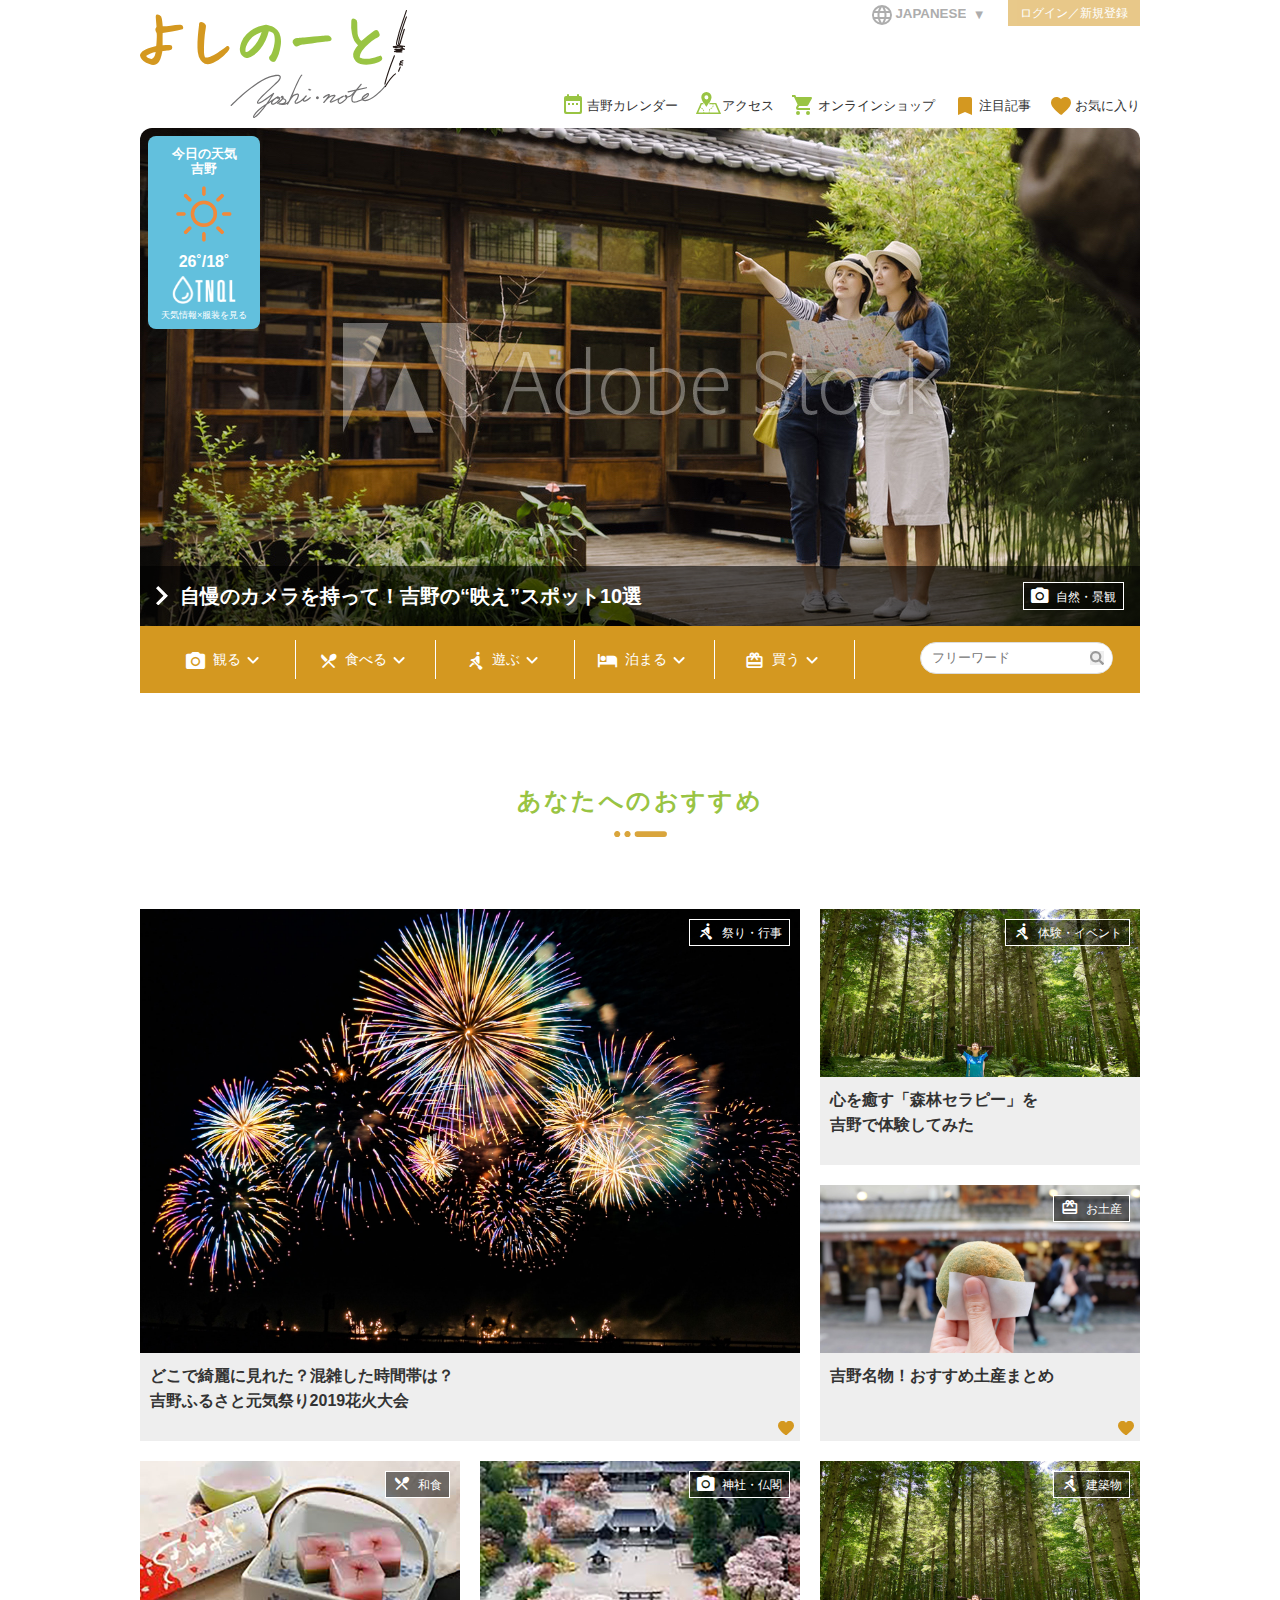
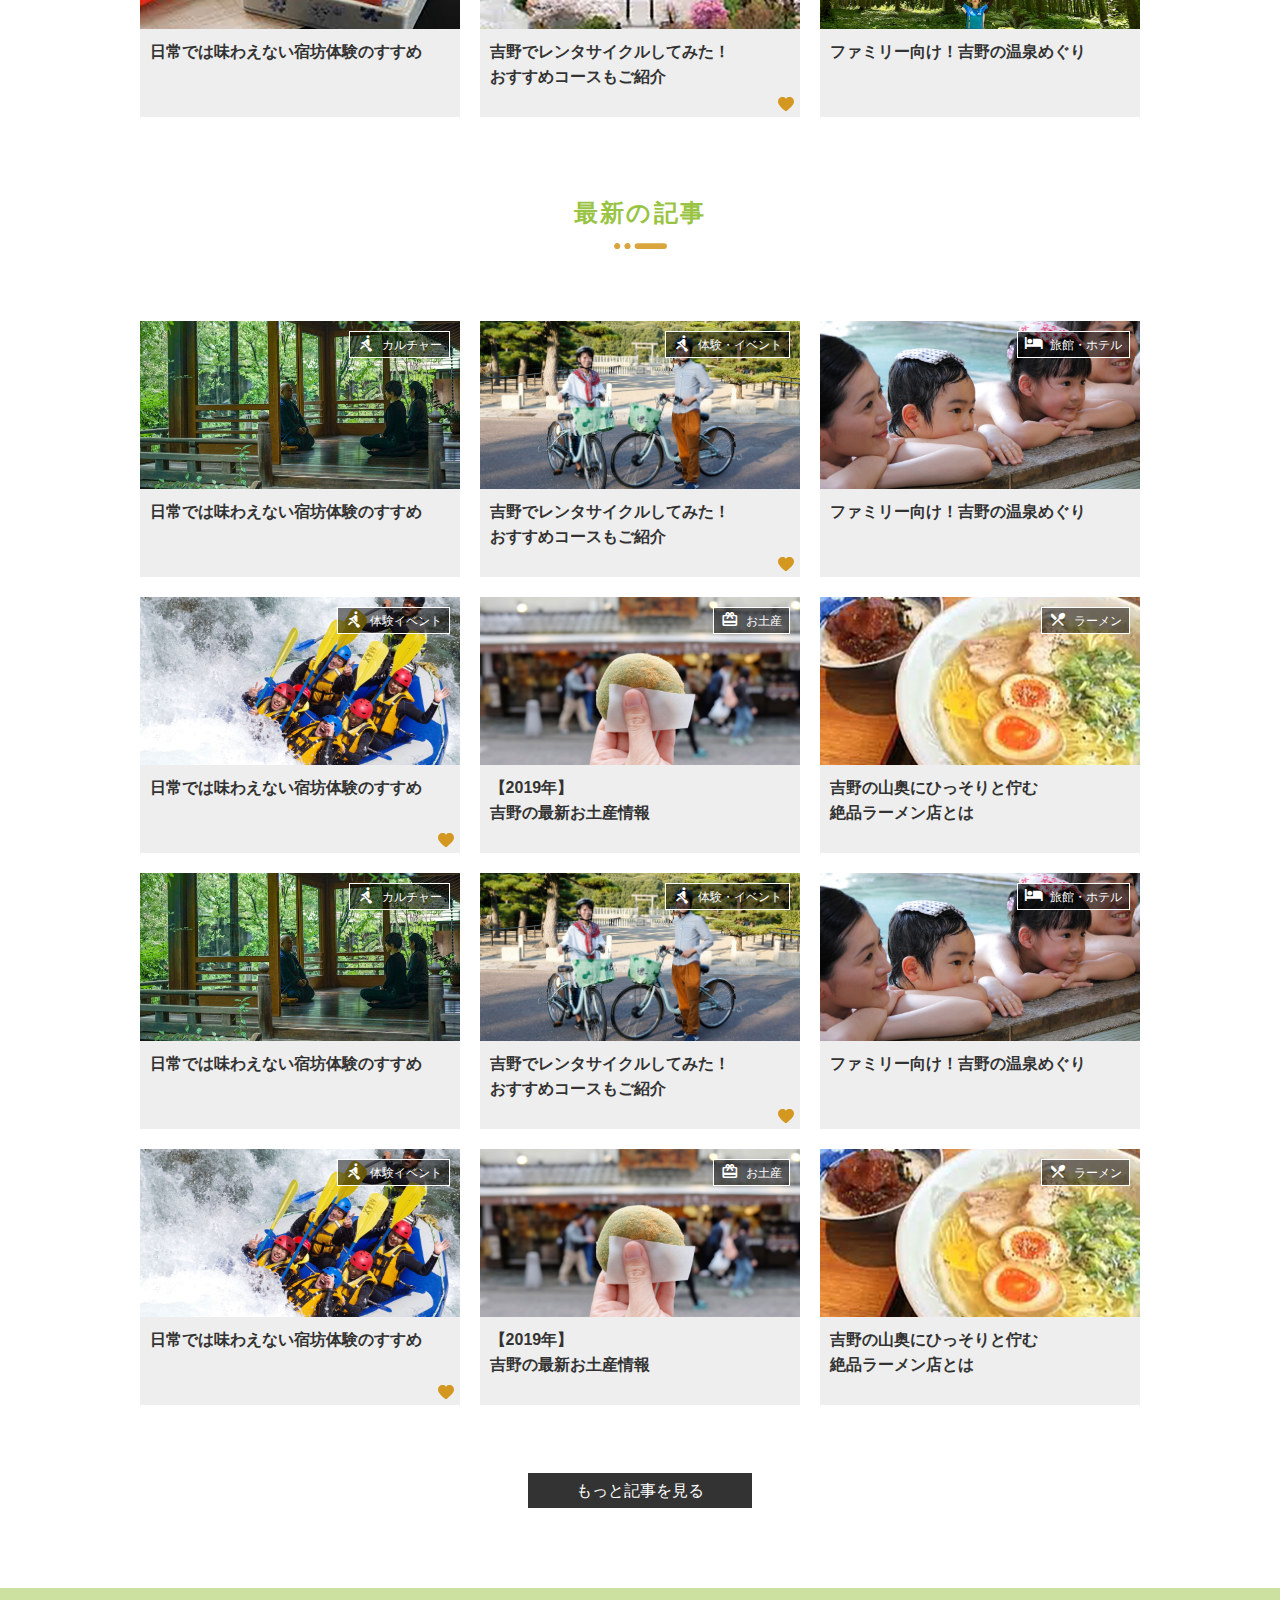
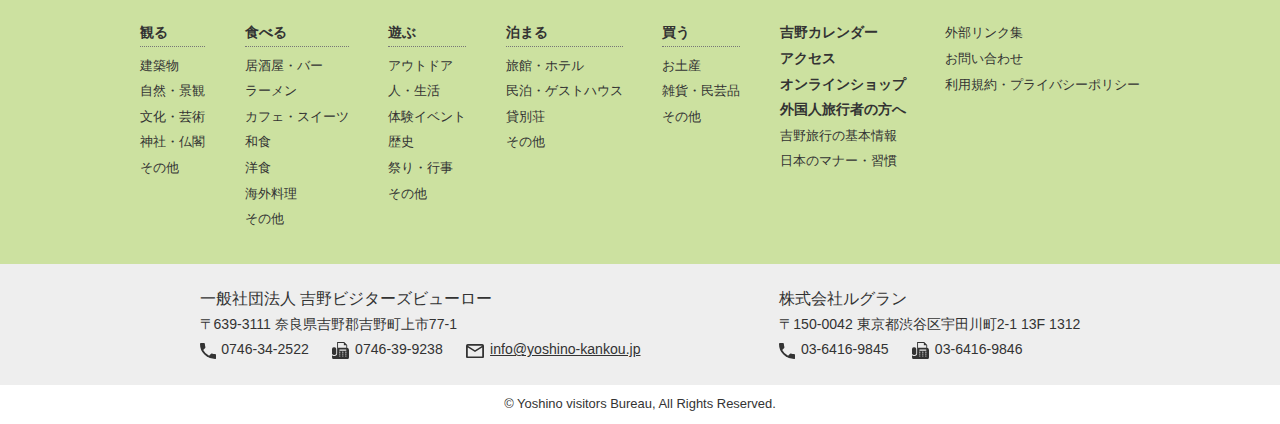
==== index.html @ 0ec61eab "よしのーと！テスト作成191223" ====
<!DOCTYPE html>
<html lang="ja">
	<head>
	<meta charset="UTF-8">
	<meta name="viewport" content="width=device-width,initial-scale=1">
	<title>よしのーと！</title>
	<link rel="stylesheet" href="css/font.css">
	<link rel="stylesheet" href="css/reset.css">
	<link rel="stylesheet" href="css/style.css">
	<link rel="stylesheet" href="css/style_sp.css">
	</head>
    
	<body class="topPage">
		
      <!-- 共通ヘッダー -->
      <header class="header">
          <div class="row flxbox">
            <h1><a href="index.html"><img src="images/logo_yoshinote.svg" alt="よしのーと！"></a></h1>
              
            <!-- モバイル用スライドメニュー -->
            <div class="spOnly" id="spMenu">
                <label class="toggle" for="openSL"><i class="iconMenu"><img src="images/ic_menu.svg" alt="open"></i></label>
                <input id="openSL" type="checkbox">
                <div id="slideMenu">
                    <label class="toggle" for="openSL"><i class="iconMenu"><img src="images/ic_close.svg" alt="open"></i></label>
                    <ul>
                        <li class="lev1">
                                <label for="sldMenu_bar1"><i class="iconSegment icon_segm01og"></i>観る<i class="iconExpand"></i></label>
                                <input type="radio" name="radio" id="sldMenu_bar1" class="accordion" />
                                <ul class="hideSumbMenue" id="hList01">
                                        <li><a href="#">建築物</a></li>
                                        <li><a href="#">自然・景観</a></li>
                                        <li><a href="#">文化・芸術</a></li>
                                        <li><a href="#">神社・仏閣</a></li>
                                        <li><a href="#">その他</a></li>
                                </ul>
                        </li>
                        <li class="lev1">
                                <label for="sldMenu_bar2"><i class="iconSegment icon_segm02og"></i>食べる<i class="iconExpand"></i></label>
                                <input type="radio" name="radio" id="sldMenu_bar2" class="accordion" />
                                <ul class="hideSumbMenue" id="hList02">
                                        <li><a href="#">居酒屋・バー</a></li>
                                        <li><a href="#">ラーメン</a></li>
                                        <li><a href="#">カフェ・スイーツ</a></li>
                                        <li><a href="#">和食</a></li>
                                        <li><a href="#">洋食</a></li>
                                        <li><a href="#">海外料理</a></li>
                                        <li><a href="#">その他</a></li>
                                </ul>
                        </li>
                        <li class="lev1">
                                <label for="sldMenu_bar3"><i class="iconSegment icon_segm03og"></i>遊ぶ<i class="iconExpand"></i></label>
                                <input type="radio" name="radio" id="sldMenu_bar3" class="accordion" />
                                <ul class="hideSumbMenue" id="hList03">
                                        <li><a href="#">アウトドア</a></li>
                                        <li><a href="#">人・生活</a></li>
                                        <li><a href="#">体験イベント</a></li>
                                        <li><a href="#">歴史</a></li>
                                        <li><a href="#">祭り・行事</a></li>
                                        <li><a href="#">その他</a></li>
                                </ul>
                        </li>
                        <li class="lev1">
                                <label for="sldMenu_bar4"><i class="iconSegment icon_segm04og"></i>泊まる<i class="iconExpand"></i></label>
                                <input type="radio" name="radio" id="sldMenu_bar4" class="accordion" />
                                <ul class="hideSumbMenue" id="hList04">
                                        <li><a href="#">旅館・ホテル</a></li>
                                        <li><a href="#">民泊・ゲストハウス</a></li>
                                        <li><a href="#">貸別荘</a></li>
                                        <li><a href="#">その他</a></li>
                                </ul>
                        </li>
                        <li class="lev1">
                                <label for="sldMenu_bar5"><i class="iconSegment icon_segm05og"></i>買う<i class="iconExpand"></i></label>
                                <input type="radio" name="radio" id="sldMenu_bar5" class="accordion" />
                                <ul class="hideSumbMenue" id="hList05">
                                        <li><a href="#">お土産</a></li>
                                        <li><a href="#">雑貨・民芸品</a></li>
                                        <li><a href="#">その他</a></li>
                                </ul>
                        </li>
                        <li class="lev2"><a href="#"><i class="iconCont"><img src="images/icon_topic.svg" alt="注目記事"></i>注目記事</a></li>
                        <li class="lev2"><a href="#"><i class="iconCont"><img src="images/icon_ favorite.svg" alt="お気に入り"></i>お気に入り</a></li>
                        <li class="lev2"><a href="#"><i class="iconCont"><img src="images/icon_clender.svg" alt="吉野カレンダー"></i>吉野カレンダー</a></li>
                        <li class="lev2"><a href="#"><i class="iconCont"><img src="images/icon_access.svg" alt="アクセス"></i>アクセス</a></li>
                        <li class="lev2"><a href="#"><i class="iconCont"><img src="images/icon_shop.svg" alt="オンラインショップ"></i>オンラインショップ</a></li>
                        <li class="lev3"><a href="#">外国人旅行者の方へ</a></li>
                        <li class="lev3"><a href="#">外部リンク集</a></li>
                        <li class="lev3"><a href="#">お問い合わせ</a></li>
                            <li class="lev3"><a href="#">利用規約・プライバシーポリシー</a></li>
                    </ul>
                    <div id="searchBoxSp">
                        <form method="get" action="#" class="search_container">
                          <input type="text" size="25" placeholder="フリーワード">
                          <input type="submit" value="">
                        </form>
                    </div>
                    <div id="btnLangSp">
                        <form method="post" action="">
                            <select name="gengo" id="languageSp">
                                <option value="japanese">JAPANESE</option>
                                <option value="english">ENGLISH</option>
                                <option value="chinese">CHINESE</option>
                                <option value="french">FRENCH</option>
                            </select>
                        </form>
                    </div>
                    <div id="btnLoginSp">ログイン／新規登録</div>
                </div><!-- #slideMenu -->
            </div><!-- モバイル用スライドメニューここまで -->
              
            <!-- モバイル用ボタン -->
            <ul class="spOnly" id="btnHeaderSp">
                  <li id="btnCalenderSp"><a href="#">吉野カレンダー</a></li>
                  <li id="btnTopicsSp"><a href="#">注目記事</a></li>
            </ul>
              
            <!-- PC用ボタン右上 -->
            <div id="gMenuPC" class="pcOnly">
                <ul id="gMenuPC1" class="flxbox">
                    <li id="btnLang">
                        <form method="post" action="">
                            <select name="gengo" id="language">
                                <option value="japanese">JAPANESE</option>
                                <option value="english">ENGLISH</option>
                                <option value="chinese">CHINESE</option>
                                <option value="french">FRENCH</option>
                            </select>
                        </form>
                    </li>
                    <li id="btnLogin">ログイン／新規登録</li>
                </ul>
                <ul id="gMenuPC2" class="flxbox">
                    <li id="btnCalender"><a href="#">吉野カレンダー</a></li>
                    <li id="btnAccess"><a href="#">アクセス</a></li>
                    <li id="btnShop"><a href="#">オンラインショップ</a></li>
                    <li id="btnTopics"><a href="#">注目記事</a></li>
                    <li id="btnFavorite"><a href="#">お気に入り</a></li>
                </ul>
            </div>
          </div>
      </header>
		
		<main class="topPageCont">
		
			<section id="topTitTopPage" class="row">
			
				<div id="topVisualArea">
					<img src="images/top_visual01.jpg" alt="吉野の旅" id="topVisualimg">
					<div id="bunnerTNQL" class="pcOnly">
						<h3>今日の天気<br>吉野</h3>
						<i class="iconWeather"><img src="images/icon_wether001.png" alt="sunny"></i>
						<p class="temperature">26˚/18˚</p>
						<div id="logoTNQL"><img src="images/TNQL_logo_white@2x.png" alt="TNQL"></div>
						<p class="bunnCopy">天気情報×服装を見る</p>
					</div>
					<div id="btnRecomend" class="flxbox">
						<h2>自慢のカメラを持って！吉野の“映え”スポット10選</h2>
						<div class="segment"><i class="iconSegment icon-icon_camera"></i>自然・景観</div>
					</div>
				</div><!--/#topVisualArea -->
				
				<nav id="segMenuArea" class="row">
					<div class="flxbox">
			            <ul id="segMenu" class="flxbox">
			                <li class="upperMenu">
			                  <input id="acd-check1" class="acd-check" type="checkbox">
			                  <label class="acd-label" for="acd-check1"><i class="iconSegment icon_segm01"></i>観る<i class="iconExpand"></i></label>
			                  <ul class="submenu acd-content" id="acd-List1">
			                      <li class="submenuItem"><a href="#">建築物</a></li>
			                      <li class="submenuItem"><a href="#">自然・景観</a></li>
			                      <li class="submenuItem"><a href="#">文化・芸術</a></li>
			                      <li class="submenuItem"><a href="#">神社・仏閣</a></li>
			                      <li class="submenuItem"><a href="#">その他</a></li>
			                  </ul>
			              </li>
			              <li class="upperMenu">
			                  <input id="acd-check2" class="acd-check" type="checkbox">
			                  <label class="acd-label" for="acd-check2"><i class="iconSegment icon_segm02"></i>食べる<i class="iconExpand"></i></label>
			                  <ul class="submenu acd-content" id="acd-List2">
			                      <li class="submenuItem"><a href="#">居酒屋・バー</a></li>
			                      <li class="submenuItem"><a href="#">ラーメン</a></li>
			                      <li class="submenuItem"><a href="#">カフェ・スイーツ</a></li>
			                      <li class="submenuItem"><a href="#">和食</a></li>
			                      <li class="submenuItem"><a href="#">洋食</a></li>
			                      <li class="submenuItem"><a href="#">海外料理</a></li>
			                      <li class="submenuItem"><a href="#">その他</a></li>
			                  </ul>
			              </li>
			              <li class="upperMenu">
			                  <input id="acd-check3" class="acd-check" type="checkbox">
			                  <label class="acd-label" for="acd-check3"><i class="iconSegment icon_segm03"></i>遊ぶ<i class="iconExpand"></i></label>
			                  <ul class="submenu acd-content" id="acd-List3">
			                      <li class="submenuItem"><a href="#">アウトドア</a></li>
			                      <li class="submenuItem"><a href="#">人・生活</a></li>
			                      <li class="submenuItem"><a href="#">体験イベント</a></li>
			                      <li class="submenuItem"><a href="#">歴史</a></li>
			                      <li class="submenuItem"><a href="#">祭り・行事</a></li>
			                      <li class="submenuItem"><a href="#">その他</a></li>
			                  </ul>
			              </li>
			              <li class="upperMenu">
			                  <input id="acd-check4" class="acd-check" type="checkbox">
			                  <label class="acd-label" for="acd-check4"><i class="iconSegment icon_segm04"></i>泊まる<i class="iconExpand"></i></label>
			                  <ul class="submenu acd-content" id="acd-List4">
			                      <li class="submenuItem"><a href="#">旅館・ホテル</a></li>
			                      <li class="submenuItem"><a href="#">民泊・ゲストハウス</a></li>
			                      <li class="submenuItem"><a href="#">貸別荘</a></li>
			                      <li class="submenuItem"><a href="#">その他</a></li>
			                  </ul>
			              </li>
			              <li class="upperMenu">
			                  <input id="acd-check5" class="acd-check" type="checkbox">
			                  <label class="acd-label" for="acd-check5"><i class="iconSegment icon_segm05"></i>買う<i class="iconExpand"></i></label>
			                  <ul class="submenu acd-content" id="acd-List5">
			                      <li class="submenuItem"><a href="#">お土産</a></li>
			                      <li class="submenuItem"><a href="#">雑貨・民芸品</a></li>
			                      <li class="submenuItem"><a href="#">その他</a></li>
			                  </ul>
			              </li>
			            </ul>
			            <div id="searchBox" class="pcOnly">
			                <form method="get" action="#" class="search_container">
			                  <input type="text" size="25" placeholder="フリーワード">
			                  <input type="submit" value="">
			                </form>
			            </div>
                    </div>
				</nav><!-- /#segMenuArea -->
			
			</section><!-- #topTitTopPage -->
            
            <div id="bunnerTNQLsp" class="spOnly row">
				<h3>今日の天気<br>吉野</h3>
                <i class="iconWeather"><img src="images/icon_wether001.png" alt="sunny"></i>
                <div>
                    <p class="temperature">26˚/18˚</p>
                    <p class="bunnCopy">天気情報×服装を見る</p>
                </div>
                <div id="logoTNQL"><img src="images/TNQL_logo_white@2x.png" alt="TNQL"></div>
            </div>
			
			<section id="recomendCont" class="topList row">
				<h3>あなたへのおすすめ</h3>
				<div class="set2-1 flxbox boxArea">
					<div class="box col2">
						<div class="imgArea">
							<img src="images/img_seg03_01.jpg" alt="祭り・行事">
							<div class="segment"><i class="iconSegment icon_segm03"></i>祭り・行事</div>
						</div>
						<div class="copyArea">
							<h5>どこで綺麗に見れた？混雑した時間帯は？<br>吉野ふるさと元気祭り2019花火大会</h5>
							<i class="faverit"></i>
						</div>
					</div>
					<div class="set1-2">
						<div class="box col1">
                          <div class="imgArea">
                              <img src="images/img_seg03_02.jpg" alt="体験・イベント">
                              <div class="segment"><i class="iconSegment icon_segm03"></i>体験・イベント</div>
                          </div>
                          <div class="copyArea">
                              <h5>心を癒す「森林セラピー」を<br>吉野で体験してみた</h5>
                          </div>
                        </div>
						<div class="box col1">
                              <div class="imgArea">
                                 <img src="images/img_seg05_01.jpg" alt="お土産">
                                 <div class="segment"><i class="iconSegment icon_segm05"></i>お土産</div>
                              </div>
                              <div class="copyArea">
                                     <h5>吉野名物！おすすめ土産まとめ</h5>
                                     <i class="faverit"></i>
                              </div>
                        </div>
					</div>
				</div>
                <div class="set3-1 flxbox boxArea">
                    <div class="box col1">
                      <div class="imgArea">
                          <img src="images/img_seg02_01.jpg" alt="和食">
                          <div class="segment"><i class="iconSegment icon_segm02"></i>和食</div>
                      </div>
                      <div class="copyArea">
                          <h5>日常では味わえない宿坊体験のすすめ</h5>
                      </div>
                    </div>
                    <div class="box col1">
                      <div class="imgArea">
                          <img src="images/img_seg01_01.jpg" alt="神社・仏閣">
                          <div class="segment"><i class="iconSegment icon_segm01"></i>神社・仏閣</div>
                      </div>
                      <div class="copyArea">
                          <h5>吉野でレンタサイクルしてみた！<br>おすすめコースもご紹介</h5>
                          <i class="faverit"></i>
                      </div>
                    </div>
                    <div class="box col1">
                      <div class="imgArea">
                          <img src="images/img_seg03_02.jpg" alt="建築物">
                          <div class="segment"><i class="iconSegment icon_segm03"></i>建築物</div>
                      </div>
                      <div class="copyArea">
                          <h5>ファミリー向け！吉野の温泉めぐり</h5>
                      </div>
                    </div>
                </div>
			</section>
			
			<section id="latestCont" class="topList row">
				<h3>最新の記事</h3>
                <div class="set3-1 flxbox boxArea">
                    <div class="box col1">
                      <div class="imgArea">
                          <img src="images/img_seg03_03.jpg" alt="祭り">
                          <div class="segment"><i class="iconSegment icon_segm03"></i>カルチャー</div>
                      </div>
                      <div class="copyArea">
                          <h5>日常では味わえない宿坊体験のすすめ</h5>
                      </div>
                    </div>
                    <div class="box col1">
                      <div class="imgArea">
                          <img src="images/img_seg03_04.jpg" alt="祭り">
                          <div class="segment"><i class="iconSegment icon_segm03"></i>体験・イベント</div>
                      </div>
                      <div class="copyArea">
                          <h5>吉野でレンタサイクルしてみた！<br>おすすめコースもご紹介</h5>
                          <i class="faverit"></i>
                      </div>
                    </div>
                    <div class="box col1">
                      <div class="imgArea">
                          <img src="images/img_seg04_01.jpg" alt="旅館・ホテル">
                          <div class="segment"><i class="iconSegment icon_segm04"></i>旅館・ホテル</div>
                      </div>
                      <div class="copyArea">
                          <h5>ファミリー向け！吉野の温泉めぐり</h5>
                      </div>
                    </div>
                    <div class="box col1">
                      <div class="imgArea">
                          <img src="images/img_seg03_05.jpg" alt="体験イベント">
                          <div class="segment"><i class="iconSegment icon_segm03"></i>体験イベント</div>
                      </div>
                      <div class="copyArea">
                          <h5>日常では味わえない宿坊体験のすすめ</h5>
                          <i class="faverit"></i>
                      </div>
                    </div>
                    <div class="box col1">
                      <div class="imgArea">
                          <img src="images/img_seg05_01.jpg" alt="お土産">
                          <div class="segment"><i class="iconSegment icon_segm05"></i>お土産</div>
                      </div>
                      <div class="copyArea">
                          <h5>【2019年】<br>吉野の最新お土産情報</h5>
                      </div>
                    </div>
                    <div class="box col1">
                      <div class="imgArea">
                          <img src="images/img_seg02_03.jpg" alt="ラーメン">
                          <div class="segment"><i class="iconSegment icon_segm02"></i>ラーメン</div>
                      </div>
                      <div class="copyArea">
                          <h5>吉野の山奥にひっそりと佇む<br>絶品ラーメン店とは</h5>
                      </div>
                    </div>
                    <div class="box col1">
                      <div class="imgArea">
                          <img src="images/img_seg03_03.jpg" alt="祭り">
                          <div class="segment"><i class="iconSegment icon_segm03"></i>カルチャー</div>
                      </div>
                      <div class="copyArea">
                          <h5>日常では味わえない宿坊体験のすすめ</h5>
                      </div>
                    </div>
                    <div class="box col1">
                      <div class="imgArea">
                          <img src="images/img_seg03_04.jpg" alt="祭り">
                          <div class="segment"><i class="iconSegment icon_segm03"></i>体験・イベント</div>
                      </div>
                      <div class="copyArea">
                          <h5>吉野でレンタサイクルしてみた！<br>おすすめコースもご紹介</h5>
                          <i class="faverit"></i>
                      </div>
                    </div>
                    <div class="box col1">
                      <div class="imgArea">
                          <img src="images/img_seg04_01.jpg" alt="旅館・ホテル">
                          <div class="segment"><i class="iconSegment icon_segm04"></i>旅館・ホテル</div>
                      </div>
                      <div class="copyArea">
                          <h5>ファミリー向け！吉野の温泉めぐり</h5>
                      </div>
                    </div>
                    <div class="box col1">
                      <div class="imgArea">
                          <img src="images/img_seg03_05.jpg" alt="体験イベント">
                          <div class="segment"><i class="iconSegment icon_segm03"></i>体験イベント</div>
                      </div>
                      <div class="copyArea">
                          <h5>日常では味わえない宿坊体験のすすめ</h5>
                          <i class="faverit"></i>
                      </div>
                    </div>
                    <div class="box col1">
                      <div class="imgArea">
                          <img src="images/img_seg05_01.jpg" alt="お土産">
                          <div class="segment"><i class="iconSegment icon_segm05"></i>お土産</div>
                      </div>
                      <div class="copyArea">
                          <h5>【2019年】<br>吉野の最新お土産情報</h5>
                      </div>
                    </div>
                    <div class="box col1">
                      <div class="imgArea">
                          <img src="images/img_seg02_03.jpg" alt="ラーメン">
                          <div class="segment"><i class="iconSegment icon_segm02"></i>ラーメン</div>
                      </div>
                      <div class="copyArea">
                          <h5>吉野の山奥にひっそりと佇む<br>絶品ラーメン店とは</h5>
                      </div>
                    </div>
                </div>
            </section>
            
            <div id="btnMore">もっと記事を見る</div>
		
		</main>
		
		<!-- 共通フッターここから -->
	    <footer>

          <div id="footer01" class="pcOnly">
              <nav id="siteMap" class="row flxbox">
                  <ul>
                      <h4>観る</h4>
                      <li class="navLev2"><a href="#">建築物</a></li>
                      <li class="navLev2"><a href="#">自然・景観</a></li>
                      <li class="navLev2"><a href="#">文化・芸術</a></li>
                      <li class="navLev2"><a href="#">神社・仏閣</a></li>
                      <li class="navLev2"><a href="#">その他</a></li>
                  </ul>
                  <ul>
                      <h4>食べる</h4>
                      <li class="navLev2"><a href="#">居酒屋・バー</a></li>
                      <li class="navLev2"><a href="#">ラーメン</a></li>
                      <li class="navLev2"><a href="#">カフェ・スイーツ</a></li>
                      <li class="navLev2"><a href="#">和食</a></li>
                      <li class="navLev2"><a href="#">洋食</a></li>
                      <li class="navLev2"><a href="#">海外料理</a></li>
                      <li class="navLev2"><a href="#">その他</a></li>
                  </ul>
                  <ul>
                      <h4>遊ぶ</h4>
                      <li class="navLev2"><a href="#">アウトドア</a></li>
                      <li class="navLev2"><a href="#">人・生活</a></li>
                      <li class="navLev2"><a href="#">体験イベント</a></li>
                      <li class="navLev2"><a href="#">歴史</a></li>
                      <li class="navLev2"><a href="#">祭り・行事</a></li>
                      <li class="navLev2"><a href="#">その他</a></li>
                  </ul>
                  <ul>
                      <h4>泊まる</h4>
                      <li class="navLev2"><a href="#">旅館・ホテル</a></li>
                      <li class="navLev2"><a href="#">民泊・ゲストハウス</a></li>
                      <li class="navLev2"><a href="#">貸別荘</a></li>
                      <li class="navLev2"><a href="#">その他</a></li>
                  </ul>
                  <ul>
                      <h4>買う</h4>
                      <li class="navLev2"><a href="#">お土産</a></li>
                      <li class="navLev2"><a href="#">雑貨・民芸品</a></li>
                      <li class="navLev2"><a href="#">その他</a></li>
                  </ul>
                  <ul>
                      <li class="navLev1"><a href="#">吉野カレンダー</a></li>
                      <li class="navLev1"><a href="#">アクセス</a></li>
                      <li class="navLev1"><a href="#">オンラインショップ</a></li>
                      <li class="navLev1"><a href="#">外国人旅行者の方へ</a></li>
                      <li class="navLev2"><a href="#">吉野旅行の基本情報</a></li>
                      <li class="navLev2"><a href="#">日本のマナー・習慣</a></li>
                  </ul>
                  <ul>
                      <li class="navLev3"><a href="#">外部リンク集</a></li>
                      <li class="navLev3"><a href="#">お問い合わせ</a></li>
                      <li class="navLev3"><a href="#">利用規約・プライバシーポリシー</a></li>
                  </ul>
              </nav>
          </div>

          <div id="footer02">
              <div id="organiz" class="flxbox row">
                  <div class="ognzData">
                      <h5>一般社団法人 吉野ビジターズビューロー</h5>
                      <p>〒639-3111 奈良県吉野郡吉野町上市77-1</p>
                      <p>
                          <span class="phone">0746-34-2522</span>
                          <span class="fax">0746-39-9238</span>
                          <span class="email"><a href="mailto:info@yoshino-kankou.jp">info@yoshino-kankou.jp</a></span>
                      </p>
                  </div>
                  <div class="ognzData">
                      <h5>株式会社ルグラン</h5>
                      <p>〒150-0042 東京都渋谷区宇田川町2-1 13F 1312</p>
                      <p>
                          <span class="phone">03-6416-9845</span>
                          <span class="fax">03-6416-9846</span>
                      </p>
                  </div>
              </div>
          </div>

          <div id="trueFooter">&copy; Yoshino visitors Bureau, All Rights Reserved.</div>

      </footer>
        
        <!-- Sccript File -->
        <script type="text/javascript" src="js/ofi.js"></script>	
        <script>objectFitImages();</script>
        
    </body>
</html>
---- css/font.css ----
@font-face {
  font-family: 'My Yu Gothic';
  font-weight: normal;
  src: local('Yu Gothic Medium');
}
@font-face {
  font-family: 'My Yu Gothic';
  font-weight: bold;
  src: local('Yu Gothic Bold');
}
body {
  font-family: 'YuGothic'         /* Mac */
             , 'My Yu Gothic'     /* Win Chrome以外 */
             , 'Yu Gothic Medium' /* Win Chrome */
             , sans-serif;
}
body * {
  font-family: inherit;
}
.bold {
  font-weight: bold;
}


/* アイコンフォント */

@font-face {
  font-family: 'icomoon';
  src:  url('../fonts/icomoon.eot?92lmu6');
  src:  url('../fonts/icomoon.eot?92lmu6#iefix') format('embedded-opentype'),
    url('../fonts/icomoon.ttf?92lmu6') format('truetype'),
    url('../fonts/icomoon.woff?92lmu6') format('woff'),
    url('../fonts/icomoon.svg?92lmu6#icomoon') format('svg');
  font-weight: normal;
  font-style: normal;
  font-display: block;
}

[class^="icon-"], [class*=" icon-"] {
  /* use !important to prevent issues with browser extensions that change fonts */
  font-family: 'icomoon' !important;
  speak: none;
  font-style: normal;
  font-weight: normal;
  font-variant: normal;
  text-transform: none;
  line-height: 1;

  /* Better Font Rendering =========== */
  -webkit-font-smoothing: antialiased;
  -moz-osx-font-smoothing: grayscale;
}

[class^="icon_"], [class*="segm"] {
  /* use !important to prevent issues with browser extensions that change fonts */
  font-family: 'icomoon' !important;
  speak: none;
  font-style: normal;
  font-weight: normal;
  font-variant: normal;
  text-transform: none;
  line-height: 1;

  /* Better Font Rendering =========== */
  -webkit-font-smoothing: antialiased;
  -moz-osx-font-smoothing: grayscale;
}

.icon-icon_camera:before {
  content: "\e900";
  color: #fff;
}
.icon-icon_bed:before {
  content: "\e901";
  color: #fff;
}
.icon-icon_present:before {
  content: "\e902";
  color: #fff;
}
.icon-icon_restrant:before {
  content: "\e903";
  color: #fff;
}
.icon-icon_event:before {
  content: "\e904";
  color: #fff;
}

.icon_segm01:before {
  content: "\e900";
  color: #fff;
}
.icon_segm02:before {
  content: "\e903";
  color: #fff;
}
.icon_segm03:before {
  content: "\e904";
  color: #fff;
}
.icon_segm04:before {
  content: "\e901";
  color: #fff;
}
.icon_segm05:before {
  content: "\e902";
  color: #fff;
}


.icon_segm01og:before {
  content: "\e900";
  color: #D9A53C;
}
.icon_segm02og:before {
  content: "\e903";
  color: #D9A53C;
}
.icon_segm03og:before {
  content: "\e904";
  color: #D9A53C;
}
.icon_segm04og:before {
  content: "\e901";
  color: #D9A53C;
}
.icon_segm05og:before {
  content: "\e902";
  color: #D9A53C;
}
---- css/style.css ----
@charset "UTF-8";
/* CSS Document */

html{
  scroll-behavior: smooth;
}
html, body {
    font-size: 16px;
    color: #333;
}
.row {
    width:1000px;
    margin-left: auto;
    margin-right: auto;
}
.flxbox {
    display: flex;
}
.spOnly {
    display: none;
}

/* Header 共通 */

header.header {
    height: 128px;
}
header.header a {
    text-decoration: none;
    color: #333;
}
header.header .flxbox {
	height: 128px;
	justify-content: space-between;
	align-content: space-between;
}
header.header h1 {
    padding-top: 0.6em;
}
header.header ul {
	list-style: none;
}
#gMenuPC1 {
    height: 100px;
    align-items: flex-start;
    justify-content: flex-end;
}
#btnLogin {
    padding: 0.6em 1em;
    color: #fff;
    font-size: 0.75rem;
    line-height: 100%;
    display: block;
    background-color:#D9A53C;
    opacity: 0.6;
    cursor: pointer;
}
#btnLogin:hover {
    opacity: 1;
}
#btnLang {
    margin-top: 0.3em;
    margin-right: 1.4em;
    padding-right: 1.2em;
    color: #ADADAD;
    position: relative;
}
#btnLang::after {
    font-size: 0.81rem;
    content: '\25BC';
    position: absolute;
    right:0em;
    top:0.3em;
}
#btnLang::before {
    width: 24px;
    height: 24px;
    content: '';
    position: absolute;
    left: -1.6em;
    top:-0.1em;
    background-image: url(../images/icon_language.svg);
}
#btnLang select {
    color: #ADADAD;
    font-weight: 700;
    cursor: pointer;
    border: none;
	outline: none;
	background: transparent;
	background-image: none;
	box-shadow: none;
	-webkit-appearance: none;
	appearance: none;
}
#btnLang select::-ms-expand {
    display: none;
}
#gMenuPC2 {
    height: 1em;
}
#gMenuPC2 li {
    margin-left: 3.4em;
    position: relative;
    font-size: 0.81rem;
}
#gMenuPC2 #btnCalender::before {
    width: 24px;
    height: 24px;
    content: '';
    position: absolute;
    left: -2em;
    top: -0.6em;
    background-image: url("../images/icon_clender.svg");
    background-size: 100% auto;
}
#gMenuPC2 #btnAccess::before {
    width: 25px;
    height: 22px;
    content: '';
    position: absolute;
    left: -2em;
    top: -0.6em;
    background-image: url("../images/icon_access.svg");
    background-size: 100% auto;
}
#gMenuPC2 #btnShop::before {
    width: 20px;
    height: 20px;
    content: '';
    position: absolute;
    left: -2em;
    top: -0.4em;
    background-image: url("../images/icon_shop.svg");
    background-size: 100% auto;
}
#gMenuPC2 #btnTopics::before {
    width: 24px;
    height: 24px;
    content: '';
    position: absolute;
    left: -2em;
    top: -0.5em;
    background-image: url("../images/icon_topic.svg");
    background-size: 100% auto;
}
#gMenuPC2 #btnFavorite::before {
    width: 24px;
    height: 24px;
    content: '';
    position: absolute;
    left: -2em;
    top: -0.5em;
    background-image: url("../images/icon_ favorite.svg");
    background-size: 100% auto;
}

/* Segment Icon */


/* Breadcrumbs */
ul#breadcrumbs {
    margin-bottom: 1em;
    list-style: none;
    font-size: 0.77rem;
}
ul#breadcrumbs a {
    text-decoration: none;
    color: #333;
}
ul#breadcrumbs a:hover {
    text-decoration: underline;
}


/* Top Page Top Visual */

section#topTitTopPage {
    margin-bottom: 4em;
}
section#topTitTopPage #topVisualArea {
	width: 100%;
	height: 498px;
    position: relative;
}
section#topTitTopPage #topVisualArea img {
    width: 100%;
    height: 100%;
    object-fit: cover;
    font-family: 'object-fit: cover;'; /*object-fit　IE11対策*/
	border-top-left-radius: 12px;
	border-top-right-radius: 12px;
}
#topVisualArea #btnRecomend {
	width: 100%;
    padding: 1em;
	color: #fff;
	position: absolute;
	bottom: 0em;
	left: 0em;
	background-color: rgba(0,0,0,0.6);
	-webkit-box-sizing: border-box;
	-moz-box-sizing: border-box;
	box-sizing: border-box;
    justify-content: space-between;
}
#topVisualArea #btnRecomend:hover {
    cursor: pointer;
    opacity: 0.5;
}
#topVisualArea #btnRecomend h2 {
    padding-left: 1.2em;
    font-size: 1.25rem;
    line-height: 140%;
    font-weight: bold;
    position: relative;

align-items: center;}
.segment {
    color: #fff;
    padding: 0.3em 0.6em;
    font-size: 0.75rem;
    border: thin solid #fff;
    background-color: rgba(0,0,0,0.50);
}
.segment i {
    margin-right: 0.4em;
    font-size: 1.1rem;
    vertical-align: middle;
}
#topVisualArea #btnRecomend h2::before {
    width: 12px;
    height: 19px;
    margin-top: -10px;
    content: '';
    background-image: url("../images/ic_chevron_right_24px.svg");
    position: absolute;
    left: 0em;
    top: 50%;
}
#topVisualArea #bunnerTNQL {
	width: 112px;
    padding:0.6em 0.2em;
	color: #fff;
	text-align: center;
	position: absolute;
	left: 0.5em;
	top: 0.5em;
	background-color: #62C0DD;
	-webkit-box-sizing: border-box;
	-moz-box-sizing: border-box;
	box-sizing: border-box;
    border-radius: 8px;
}
#topVisualArea #bunnerTNQL:hover {
    cursor: pointer;
    opacity: 0.5;
}
#topVisualArea #bunnerTNQL h3 {
    font-size: 0.81rem;
    line-height: 120%;
}
#topVisualArea #bunnerTNQL #logoTNQL {
    width: 60%;
    margin-left: auto;
    margin-right: auto;
    margin-bottom: 0.2em;
}
#topVisualArea #bunnerTNQL p.temperature {
    margin-bottom: 0.4em;
    font-weight: 700;
}
#topVisualArea #bunnerTNQL p.bunnCopy {
    font-size: 0.56rem;
}
#topVisualArea #bunnerTNQL i.iconWeather img {
    width: 70%;
    margin-left: auto;
    margin-right: auto;
}


/* Segment Menu Area */

nav#segMenuArea {
	height: 4.2em;
	color: #fff;
	background-color: #D49820;
	padding: 0.6em 1em;
	justify-content: space-between;
	-webkit-box-sizing: border-box;
	-moz-box-sizing: border-box;
	box-sizing: border-box;
}
ul#segMenu {
    width: 76%;
    padding-left: 0em;
    padding-right: 2em;
    padding-top: 0.3em;
    text-align: center;
    font-size: 0.88rem;
}
ul#segMenu .acd-check{
    display: none;
}
ul#segMenu li.upperMenu {
    width:19%;
    display: block;
}
ul#segMenu li.upperMenu label.acd-label {
    width: auto;
    height: 1.6em;
    padding: 0.6em 0em;
    display: block;
    border-right: thin solid #fff;
}
ul#segMenu li.upperMenu label.acd-label:hover {
    cursor: pointer;
}
label.acd-label i.iconSegment {
    font-size: 1.2rem;
    margin-right: 0.4em;
    vertical-align:middle;
}
label.acd-label i.iconExpand {
    width: 24px;
    height: 24px;
    content: '';
    display: inline-block;
    background-image: url("../images/expand_more.svg");
    vertical-align:middle;
    background-size: 24px 24px;
}
body.regulerPage nav#segMenuArea .flxbox {
    justify-content: space-between;
 }
body.regulerPage nav#segMenuArea ul#segMenu li.upperMenu:first-child label.acd-label {
    border-left:thin solid #fff;
}
nav#segMenuArea ul.submenu {
    width: 100%;
    margin-top: 0.4em;
    padding: 0em 0.8em;
	-webkit-box-sizing: border-box;
	-moz-box-sizing: border-box;
	box-sizing: border-box;
    text-align: left;
    font-size: 0.81rem;
    line-height: 2em;
    background-color: rgba(0,0,0,0.60);
    position: relative;
    z-index: 10;
}
.acd-content li{
    max-height: 0;
    opacity: 0;
    transition: .5s;
    visibility: hidden;
}
/*.acd-check:checked + .acd-label + .acd-content{
    height: auto;
    opacity: 1;
    visibility: visible;
}*/
#acd-check1:checked ~ ul#acd-List1 li,
#acd-check2:checked ~ ul#acd-List2 li,
#acd-check3:checked ~ ul#acd-List3 li,
#acd-check4:checked ~ ul#acd-List4 li,
#acd-check5:checked ~ ul#acd-List5 li {
    max-height:8em;
    opacity: 1;
    visibility: visible;
}

nav#segMenuArea ul.submenu li a {
    color: #fff;
    text-decoration: none;
}
nav#segMenuArea ul.submenu li a:hover {
    text-decoration: underline;
}

#searchBox  {
    width: 20%;
}
.search_container{
    margin-top: 0.4em;
    box-sizing: border-box;
    position: relative;
    border: 1px solid #ddd;
    display: flex;
    align-items: center;
    padding: 0em 0.6em;
    border-radius: 1em;
    height: 2em;
    width: 100%;
    overflow: hidden;
    background-color: #fff;
}
body.regulerPage #searchBox {
}
.search_container input[type="text"]{
  border: none;
  height: 2.0em;
}
.search_container input[type="text"]:focus {
  outline: 0;
}
.search_container input[type="submit"] {
    width: 14px;
    height: 14px;
    content: '';
    cursor: pointer;
    border: none;
    position: absolute;
    right: 0.6em;
    top: 50%;
    margin-top: -7px;
    background-image: url("../images/search.svg");
    background-color: none;
  outline : none;
}



main.topPageCont {
    padding-bottom: 4em;
}



/* Footer */

footer #footer01 {
    background-color: #CCE1A0;
    padding-bottom: 2em;
    padding-top: 2em;
}
#siteMap {
    justify-content: space-between;
}
#siteMap a {
    text-decoration: none;
    color: #333;
}
#siteMap a:hover {
    text-decoration: underline;
}
#siteMap ul {
    line-height: 160%;
}
#siteMap ul h4 {
    margin-bottom: 0.4em;
    font-size: 0.88rem;
    border-bottom: thin dotted #777;
}
#siteMap ul:last-child {
    margin-right: 0em;
}
#siteMap ul li.navLev1 {
    font-size: 0.88rem;
    font-weight: 600;
}
#siteMap ul li.navLev2, #siteMap ul li.navLev3 {
    font-size: 0.81rem;
}
#siteMap ul li.navLev2 {
	padding-left: 0em;
	list-style-position: outside;
}
footer #footer02 {
    background-color: #eee;
    padding: 1.4em 0em;
}
footer #footer02 #organiz {
    justify-content: space-around;
    line-height: 160%;
}
footer #footer02 #organiz h5 {
    font-weight: 500;
}
footer #footer02 #organiz p {
    font-size: 0.88rem;
}
footer #footer02 #organiz p a {
    color: #333;
}
footer #footer02 #organiz p span {
    margin-right: 1.4em;
}
footer #footer02 #organiz p span.phone:before {
    width: 16px;
    height: 16px;
    margin-right: 0.4em;
    content: '';
    display: inline-block;
    background-image: url("../images/ic_phone.svg");
    background-size: 100% auto;
    vertical-align: middle;
}
footer #footer02 #organiz p span.fax:before {
    width: 17px;
    height: 17px;
    margin-right: 0.4em;
    content: '';
    display: inline-block;
    background-image: url("../images/ic_fax.svg");
    background-size: 100% auto;
    vertical-align: middle;
}
footer #footer02 #organiz p span.email:before {
    width: 18px;
    height: 14px;
    margin-right: 0.4em;
    content: '';
    display: inline-block;
    background-image: url("../images/ic_mail_outline.svg");
    background-size: 100% auto;
    vertical-align: middle;
}
footer #trueFooter {
    padding: 1em;
    text-align: center;
    font-size: 0.81rem;
}


/* Content Box */

section.topList {
    padding-top:2em;
    padding-bottom: 2em;
}
section.topList h3 {
    margin-bottom: 4em;
    color: #99C443;
    font-size: 1.5rem;
    letter-spacing: 0.1em;
    text-align: center;
    position: relative;
}
section.topList h3::after {
    width: 53px;
    height: 6px;
    margin-left: -26px;
    content:'';
    position: absolute;
    bottom:-1em;
    left:50%;
    background-image: url("../images/after_h3.svg");
    background-size: 100% auto;
}
.boxArea {
    flex-wrap: wrap;
    margin-left: -20px;
}
.box {
    margin-left: 20px;
    margin-bottom: 20px;
    cursor: pointer;
}
.box:hover {
    opacity: 0.7;
}
.box.col1 .imgArea {
    width: 100%;
    height: 168px;
    position: relative;
}
.box.col2 .imgArea {
    width: 100%;
    height: 444px;
    position: relative;
}
.box .imgArea .segment {
    position: absolute;
    right: 0.8em;
    top: 0.8em;
}
.box .imgArea img {
    width: 100%;
    height: 100%;
    object-fit: cover;
    font-family: 'object-fit: cover;'; /*object-fit　IE11対策*/
}
.box .copyArea {
	height: 88px;
	padding-left: 0.6em;
    padding-top: 0.6em;
    line-height: 160%;
	background-color: #eee;
	position: relative;
	-webkit-box-sizing: border-box;
	-moz-box-sizing: border-box;
	box-sizing: border-box;
}
i.faverit {
    width: 16px;
    height: 14px;
    content: '';
    position: absolute;
    right: 0.4em;
    bottom:0.4em;
    background-image: url("../images/icon_ favorite_s.svg");
    background-size: 100% auto;
}
.col1 {
    width: 320px;
}
.col2 {
    width: 660px;
}

#btnMore {
    width: 10em;
    margin: 1em auto;
    padding: 0.6em 2em;
    color: #fff;
    text-align: center;
    background-color: #333;
    cursor: pointer;
}
#btnMore:hover {
    opacity: 0.5;
}


/* Reguler Page */

/* Title Contents */

main.regulerPageCont {
    margin-bottom: 2em;
    padding-bottom: 4em;
    padding-top: 1em;
}
#titContent {
    height: 444px;
    position: relative;
}
#titContent img {
    width: 100%;
    height: 100%;
    object-fit: cover;
    font-family: 'object-fit: cover;'; /*object-fit　IE11対策*/
}
#titContent .titBase {
	width: 100%;
	padding: 1em;
	color: #fff;
	position: absolute;
	left: 0em;
	bottom: 0em;
	display: flex;
	background-color: rgba(0,0,0,0.40);
	-webkit-box-sizing: border-box;
	-moz-box-sizing: border-box;
	box-sizing: border-box;
    justify-content: space-between;
    align-items: flex-end;
}
#titContent .titBase .titPage {
    width: auto;
}
#titContent .titBase .titPage h2 {
    font-size: 2rem;
    line-height: 130%;
}
#titContent .titBase .segmTit {
    margin-bottom: 0.6em;
    padding-bottom: 0.6em;
    font-size: 0.88rem;
    border-bottom: thin solid #fff;
}
#titContent .titBase .segmTit i {
    margin-right: 0.2em;
    font-size: 1.6rem;
    vertical-align: middle;
}
#titContent .titBase .voitFavorite {
    font-size: 0.81rem;
    text-align: center;
}
#titContent .titBase .voitFavorite img.icon_heart {
    width: 32px;
    height: auto;
    margin-bottom: 0.6em;
}
#titContent .titBase .voitFavorite img.icon_heart:hover {
    cursor: pointer;
    opacity: 0.5;
}


/* Main Contents */

.contentsArea {
    padding-top: 2em;
}
.contentsArea article#mainContent {
    width: 64%;
    padding-right: 2rem;
    line-height: 200%;
    border-right: thin solid #ccc;
}
.contentsArea article#mainContent p {
    margin-bottom: 1em;
}
.contentsArea article#mainContent .photoSpace {
    padding-bottom: 1em;
    padding-top: 1em;
    text-align: center;
}
.contentsArea article#mainContent .photoSpace img.landscape {
    width: 320px;
    height: 240px;
    object-fit: cover;
    font-family: 'object-fit: cover;'; /*object-fit　IE11対策*/
}
.contentsArea article#mainContent .photoSpace img.portrait {
    width: 240px;
    height: 320px;
    object-fit: cover;
    font-family: 'object-fit: cover;'; /*object-fit　IE11対策*/
}
.contentsArea aside#latestSegm {
    width: 29%;
    padding-left: 2rem;
}
.contentsArea aside#latestSegm h4 {
    margin-bottom: 1em;
    font-size: 1.25rem;
    font-weight: 500;
    text-align: center;
}
.contentsArea aside#latestSegm h4 i {
    font-size: 1.8rem;
    vertical-align: middle;
    margin-right: 0.2em;
}
.contentsArea aside#latestSegm ul {
    list-style: none;
}
.contentsArea aside#latestSegm ul li {
    padding:0.6em 0em; 
    display: flex;
    font-size: 0.88rem;
    line-height: 160%;
    border-bottom: thin dotted #ccc;
}
.contentsArea aside#latestSegm ul li:hover {
    cursor: pointer;
    opacity: 0.5;
}
.contentsArea aside#latestSegm ul li .latestImg {
    width: 30%;
    margin-right: 2%;
    margin-top: 0.3em;
}
.contentsArea aside#latestSegm ul li .latestImg img {
    width: 100%;
    height: auto;
}
.contentsArea aside#latestSegm ul li .ltstCont {
    width: 66%;
}
.contentsArea article#mainContent ul.snsArea {
    padding: 2em 0em;
    list-style: none;
    display: flex;
    justify-content: space-between;
}
.contentsArea article#mainContent ul.snsArea li {
    width: 23%;
    height: 3em;
    color: #fff;
    font-size: 0.81rem;
    line-height: 100%;
    vertical-align: middle;
    display: flex;
    background-color: #333;
    border-radius: 8px;
    align-items: center;
    justify-content: center;
}
.contentsArea article#mainContent ul.snsArea li i {
    margin-right: 0.4em;
    vertical-align: middle;
}
.contentsArea article#mainContent ul.snsArea li:hover {
    cursor: pointer;
    opacity: 0.5;
}
.recomendList {
    padding-top: 4em;
}
.recomendList h3 {
    margin-bottom: 1.4em;
    padding-bottom: 0.6em;
    padding-top: 0.6em;
    color: #fff;
    text-align: center;
    letter-spacing: 0.1em;
    background-color: #D49820;
}


/* タブレットサイズ対応 */

@media screen and (max-width:1026px){
    
    html,body {
        font-size: 1.6vw;
    }
    .row {
        width:96%;
        margin-left: auto;
        margin-right: auto;
    }
    .col1 {
        width: 30.6vw;
    }
    .col2 {
        width: 63.3vw;
    }
    .boxArea {
        margin-left: -1.96vw;
    }
    .box {
        margin-left: 1.96vw;
        margin-bottom: 1.8vw;
        cursor: pointer;
    }
    .box .copyArea {
        height: 8.5vw;
    }
    .box.col1 .imgArea {
        height: 16.1vw;
    }
    .box.col2 .imgArea {
        height: 42.6vw;
    }
    header.header {
        height: 12.8vw;
    }
    #gMenuPC1 {
        height: 10vw
    }
    header.header h1 img {
        width: 27vw;
        height: auto;
    }
    #btnLang::before {
        width: 2.4vw;
        height: 2.4vw;
        left: -1.6em;
        top:0em;
        background-size: 2.4vw 2.4vw;
    }
    #gMenuPC2 #btnCalender::before {
        width: 2.4vw;
        height: 2.4vw;
        left: -2em;
        top: -0.5em;
        background-size: 2.4vw 2.4vw;
    }
    #gMenuPC2 #btnAccess::before {
        width: 2.5vw;
        height: 2.2vw;
        content: '';
        position: absolute;
        left: -2em;
        top: -0.6em;
        background-image: url("../images/icon_access.svg");
        background-size: 2.5vw 2.2vw;
    }
    #gMenuPC2 #btnShop::before {
        width: 2vw;
        height: 2vw;
        left: -2em;
        top: -0.3em;
        background-size: 2vw 2vw;
    }
    #gMenuPC2 #btnTopics::before {
        width: 2.4vw;
        height: 2.4vw;
        left: -2em;
        top: -0.4em;
        background-size: 2.4vw 2.4vw;
    }
    #gMenuPC2 #btnFavorite::before {
        width: 2.4vw;
        height: 2.4vw;
        left: -2em;
        top: -0.3em;
        background-size: 2.4vw 2.4vw;
    }
    section#topTitTopPage #topVisualArea {
        height: 47.8vw;
    }
    nav#segMenuArea {
        width: 100%;
    }
    nav#segMenuArea ul#segMenu {
        width: 76%;
    }
    nav#segMenuArea ul#segMenu li.upperMenu {
        width: 20%;
    }
    #searchBox {
        width: 20%;
    }
    .search_container {
        width: 100%;
    }
    #titContent {
        height:46vw;
    }
    
}
---- css/style_sp.css ----
@charset "UTF-8";
/* CSS Document */


@media screen and (max-width:480px){
    
    
    html, body {
        font-size: 13px;
    }
    body {
        position: relative;
    }
    .pcOnly {
        display: none;
    }
    .spOnly {
        display: block;
    }
    .col1, .col2 {
        width: 90%;
        height: auto;
    }
    .box.col1 .imgArea, .box.col2 .imgArea {
        height: 60vw;
    }
    .box {
        margin-left: 5%;
        margin-bottom: 5vw;
        cursor: pointer;
    }
    .box .copyArea {
        height: 18vw;
    }
    
    /* Header*/
    
    header.header {
        height: auto;
    }
    header.header .flxbox {
        height: auto;
        flex-direction: column;
    }
    header.header h1 {
        padding-bottom: 1em;
        padding-left: 14vw;
        padding-top:1.4em;
    }
    header.header h1 img {
        width: 56vw;
        height: auto;
    }
    header.header ul#btnHeaderSp {
        margin-bottom: 0.6em;
        display: flex;
        justify-content: space-around;
    }
    header.header ul#btnHeaderSp li a {
        width: 44vw;
        padding-bottom: 0.8em;
        padding-top: 0.8em;
        font-size: 0.77rem;
        background-color: #eee;
        border-radius: 0.4em;
        display: block;
        text-align: center;
        position: relative;
    }
    header.header ul#btnHeaderSp li a:before {
        width: 5vw;
        height: 5vw;
        margin-right: 0.6em;
        content: '';
        display: inline-block;
        vertical-align: middle;
        background-size: 5vw auto;
    }
    header.header ul#btnHeaderSp li#btnCalenderSp a:before {
        background-image: url("../images/icon_clender.svg");
    }
    header.header ul#btnHeaderSp li#btnTopicsSp a:before {
        background-image: url("../images/icon_topic.svg");
    }
    
    /* Segment Menu */
    
    nav#segMenuArea {
        height: 4.4em;
        padding: 0.2em 0em;
        justify-content: space-between;
    }
    nav#segMenuArea ul#segMenu {
        width: 100%;
        padding-right: 0em;
    }
    ul#segMenu li.upperMenu label.acd-label {
        height: 2.4em;
    }
    body.regulerPage nav#segMenuArea ul#segMenu li.upperMenu:first-child label.acd-label {
        border-left:none;
    }
    ul#segMenu li.upperMenu:last-child label.acd-label {
        border-right:none;
    }
    ul#segMenu li.upperMenu i.iconExpand {
        display: block;
        margin-left: 35%;
        margin-top: 0.2em;
    }
    
    /* Slide Menu */
    
    #spMenu input#openSL {
        display: none;
    }
    #spMenu > label.toggle {
        position: fixed;
        top:1em;
        right: 1em;
    }
    #spMenu #slideMenu {
	width: 70vw;
	height: 100%;
	padding: 1em;
	position: fixed;
	top: 0;
	right: -80vw;
	background-color: rgba(255,255,255,0.94);
	z-index: 100;
	transition: left .5s, right .5s; /* アニメーション */
	-webkit-box-shadow: 1px 0px 24px rgba(0,0,0,0.6);
	box-shadow: 1px 0px 24px rgba(0,0,0,0.6);
    }
    #spMenu #slideMenu label.toggle {
        position: absolute;
        right: 1em;
        top: 1em;
    }
    #spMenu input#openSL:checked + #slideMenu {
        right: 0;
    }
    #slideMenu > ul {
        padding-top: 2em;
        padding-bottom: 1em;
    }
    #slideMenu > ul > li {
        padding: 0.6em 0.6em 0.2em 0.6em;;
        border-bottom: thin dotted #ddd;
    }
    #slideMenu > ul > li:first-child {
        border-top: thin dotted #ddd;
    }
    #slideMenu ul li label {
        width: 100%;
        font-weight: 600;
        position: relative;
        display: block;
        cursor: pointer;
    }
    #slideMenu ul li label i.iconSegment {
        margin-right: 0.6em;
        font-size: 1.6rem;
        vertical-align: middle;
    }
    #slideMenu ul li label i.iconExpand {
        width:14px;
        height: 13px;
        content: '';
        position: absolute;
        right: 0.4em;
        top: 0.2em;
        background-image: url("../images/ic_expand_gry.svg");
    }
    #slideMenu ul li input.accordion {
        display: none;
    }
    #slideMenu ul li ul.hideSumbMenue {
        padding-top: 0.4em;
        font-size: 0.77rem;
        line-height: 180%;
        padding-left: 1em;
    }
    #slideMenu ul li ul.hideSumbMenue li {
        max-height: 0;
        overflow-y: hidden;
        opacity: 0;
        transition: all 0.5s;
    }
    #slideMenu ul li.lev2 {
        padding: 0.4em 0.9em;
        font-size: 0.85rem;
        font-weight: 600;
    }
    #slideMenu ul li.lev2 i {
        line-height: 100%;
        margin-right: 1em;
    }
    #slideMenu ul li.lev2 i img {
        width: 16px;
        height: auto;
        vertical-align: middle;
    }
    #slideMenu ul li.lev3 {
        padding: 0.8em 0.8em;
        font-size: 0.77rem;
    }
    #sldMenu_bar1:checked ~ ul#hList01 li,
    #sldMenu_bar2:checked ~ ul#hList02 li,
    #sldMenu_bar3:checked ~ ul#hList03 li,
    #sldMenu_bar4:checked ~ ul#hList04 li,
    #sldMenu_bar5:checked ~ ul#hList05 li {
        max-height: 7em;
        opacity:1;
    }
    #searchBoxSp {
        margin-bottom: 0.6em;
    }
    #btnLangSp {
        margin-bottom: 0.6em;
        padding: 0.4em 0.4em 0.4em 2.4em;
        border: thin solid #ddd;
        background-color: #fff;
        position: relative;
    }
    #btnLangSp select {
        color: #ADADAD;
        font-weight: 700;
        cursor: pointer;
        border: none;
        outline: none;
        background: transparent;
        background-image: none;
        box-shadow: none;
        -webkit-appearance: none;
        appearance: none;
    }
    #btnLangSp::before {
        width: 6vw;
        height: 6vw;
        margin-top: -3vw;
        content: '';
        position: absolute;
        left: 0.2em;
        top:50%;
        background-image: url(../images/icon_language.svg);
        background-size: 6vw 6vw;
    }
    #btnLangSp::after {
        color: #bbb;
        font-size: 0.81rem;
        content: '\25BC';
        position: absolute;
        right:0.8em;
        top:0.8em;
    }
    #btnLoginSp {
        padding-bottom: 0.8em;
        padding-top: 0.8em;
        color: #fff;
        font-size: 0.85rem;
        text-align: center;
        background-color: rgba(212,152,32,0.60);
    }
    
    /* RegulerPage Contents */
    #titContent {
        width: 100%;
        height:auto;
    }
    #titContent .titBase {
        padding: 1em;
        color: #333;
        position: relative;
        background-color: rgba(0,0,0,0.00);
    }
    #titContent .titBase .titPage h2 {
        font-size: 1.4rem;
        line-height: 130%;
    }
    #titContent .titBase .segmTit {
        margin-bottom: 0.6em;
        margin-left: 0em;
        padding-bottom: 0.6em;
        font-size: 0.77rem;
        border-bottom: thin solid #bbb;
        display: flex;
        align-items: center;
    }
    #titContent .titBase .voitFavorite p {
        display: none;
    }
    #titContent .titBase .voitFavorite img.icon_heart {
        width: 6vw;
        height: 6vw;
        opacity: 0.3;
    }
    .regulerPageCont .contentsArea {
        flex-direction: column;
    }
    .contentsArea article#mainContent {
        width: 100%;
        padding-right: 0rem;
        border-right: none;
    }
    .contentsArea article#mainContent .photoSpace img.landscape {
        width: 80vw;
        height: 60vw;
        object-fit: cover;
        font-family: 'object-fit: cover;'; /*object-fit　IE11対策*/
    }
    .contentsArea article#mainContent .photoSpace img.portrait {
        width: 60vw;
        height: 80vw;
        object-fit: cover;
        font-family: 'object-fit: cover;'; /*object-fit　IE11対策*/
    }
    .contentsArea article#mainContent .snsArea li p {
        display: none;
    }
    .contentsArea article#mainContent .snsArea li i img {
        width:6vw;
        height: auto;
    }
    .contentsArea aside#latestSegm {
        width: 90%;
        padding-left: 5%;
    }
    
    /* Top Page */
    section#topTitTopPage {
        width: 100%;
        margin-bottom: 2em;
    }
    section#topTitTopPage #topVisualArea img {
        border-top-left-radius: 0px;
        border-top-right-radius: 0px;
    }
    #topVisualArea #btnRecomend h2 {
        width: 64%;
        padding-left: 0.8em;
        font-size: 1rem;
        line-height: 140%;
    }
    #topVisualArea #btnRecomend h2::before {
        width: 6px;
        height: 9px;
        margin-top: -5px;
        content: '';
        background-image: url("../images/ic_chevron_right_24px.svg");
        position: absolute;
        left: 0em;
        top: 50%;
        background-size: 6px auto;
    }
    .segment {
        height: 1.6em;
        margin-top: auto;
        padding: 0.3em 0.6em;
        font-size: 0.7rem;
    }
    
    /* TNQL sp */
    #bunnerTNQLsp {
        width: 82%;
        padding: 2% 4% ;
        color: #fff;
        background-color: #62C0DD;
        display: flex;
        align-items: center;
        justify-content: space-between;
        border-radius: 8px;
        cursor: pointer;
    }
    #bunnerTNQLsp .iconWeather img {
        width:16vw;
        height: auto;
    }
    #bunnerTNQLsp #logoTNQL img {
        width: 12vw
    }
    #bunnerTNQLsp h3 {
        font-size: 0.88rem;
        line-height: 140%;
    }
    #bunnerTNQLsp p.bunnCopy {
        font-size: 0.7rem;
    }
    #bunnerTNQLsp p.temperature {
        margin-bottom: 0.2em;
        font-size: 1.4rem;
        font-weight: 600;
    }
    
    /* Footer */
    footer #footer02 #organiz {
        flex-direction: column;
    }
    footer #footer02 #organiz .ognzData {
        margin-bottom: 2em;
        margin-left: 2em;
    }
}
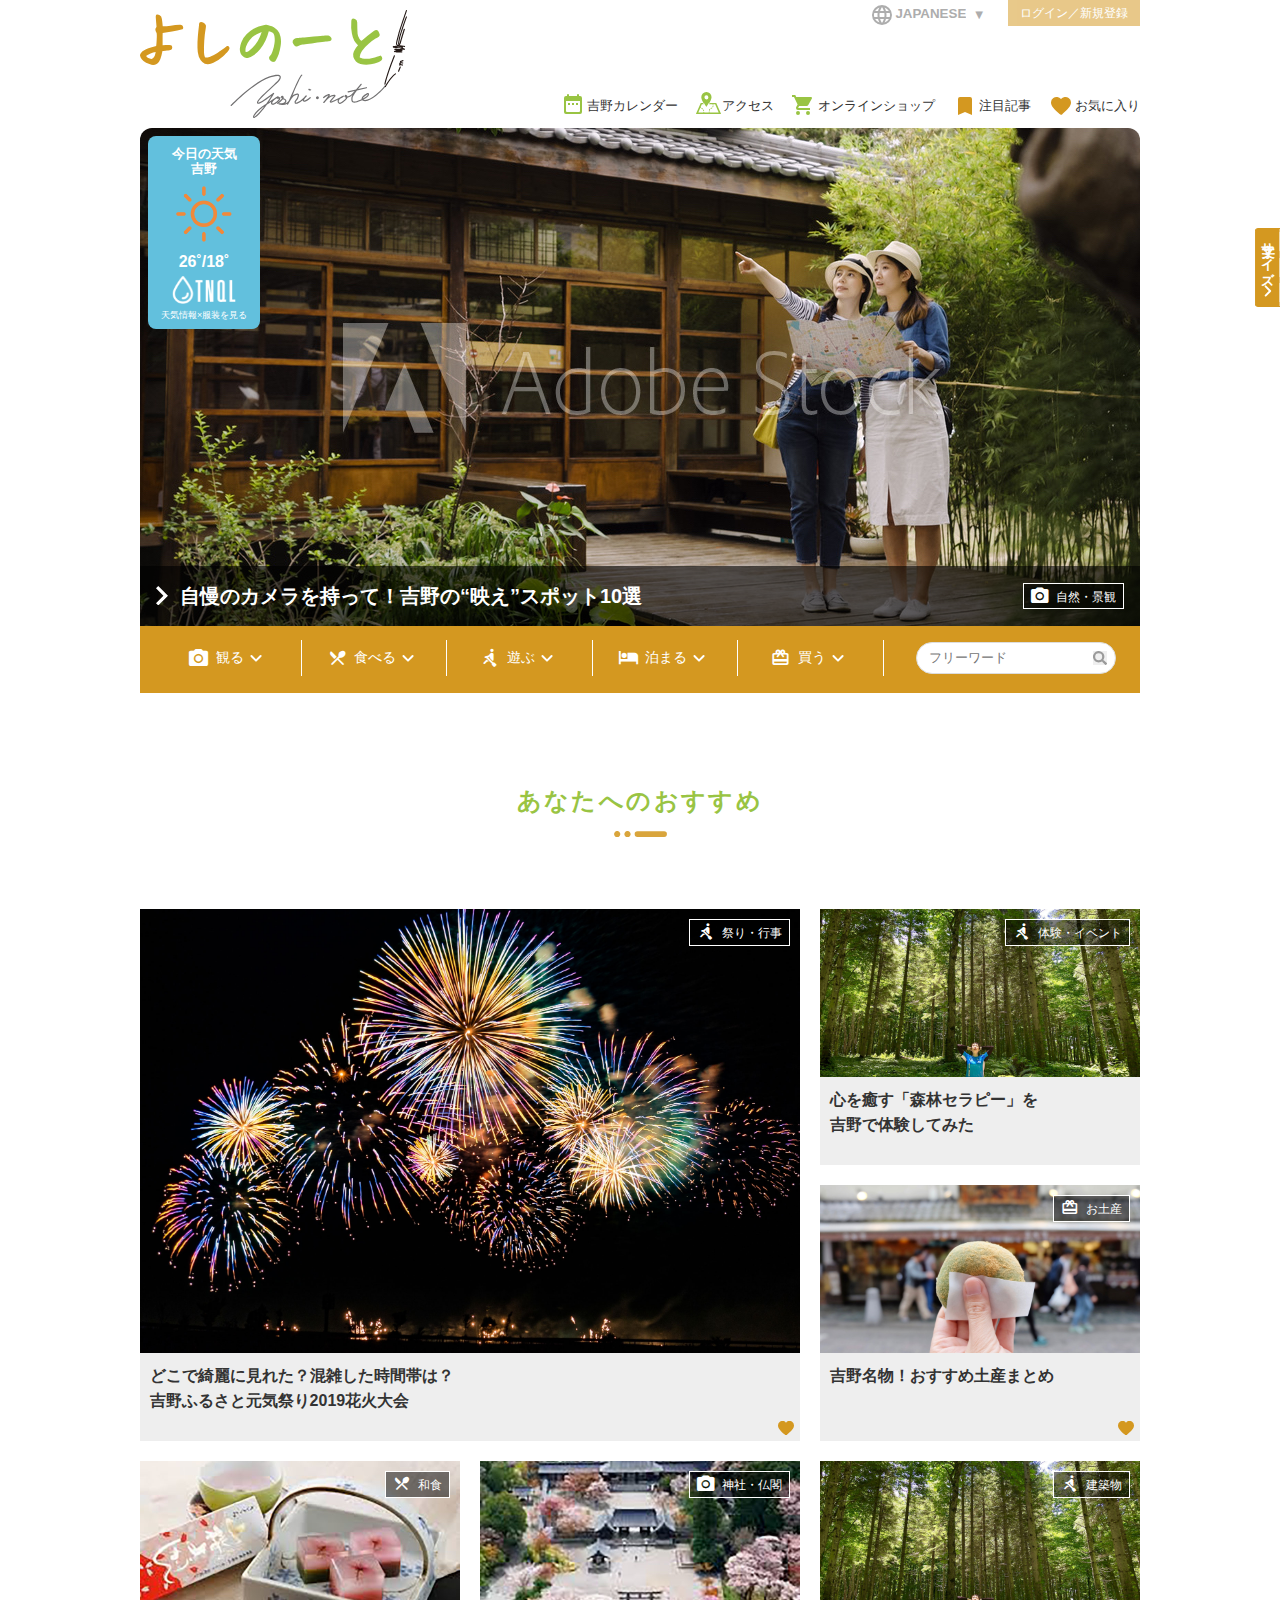
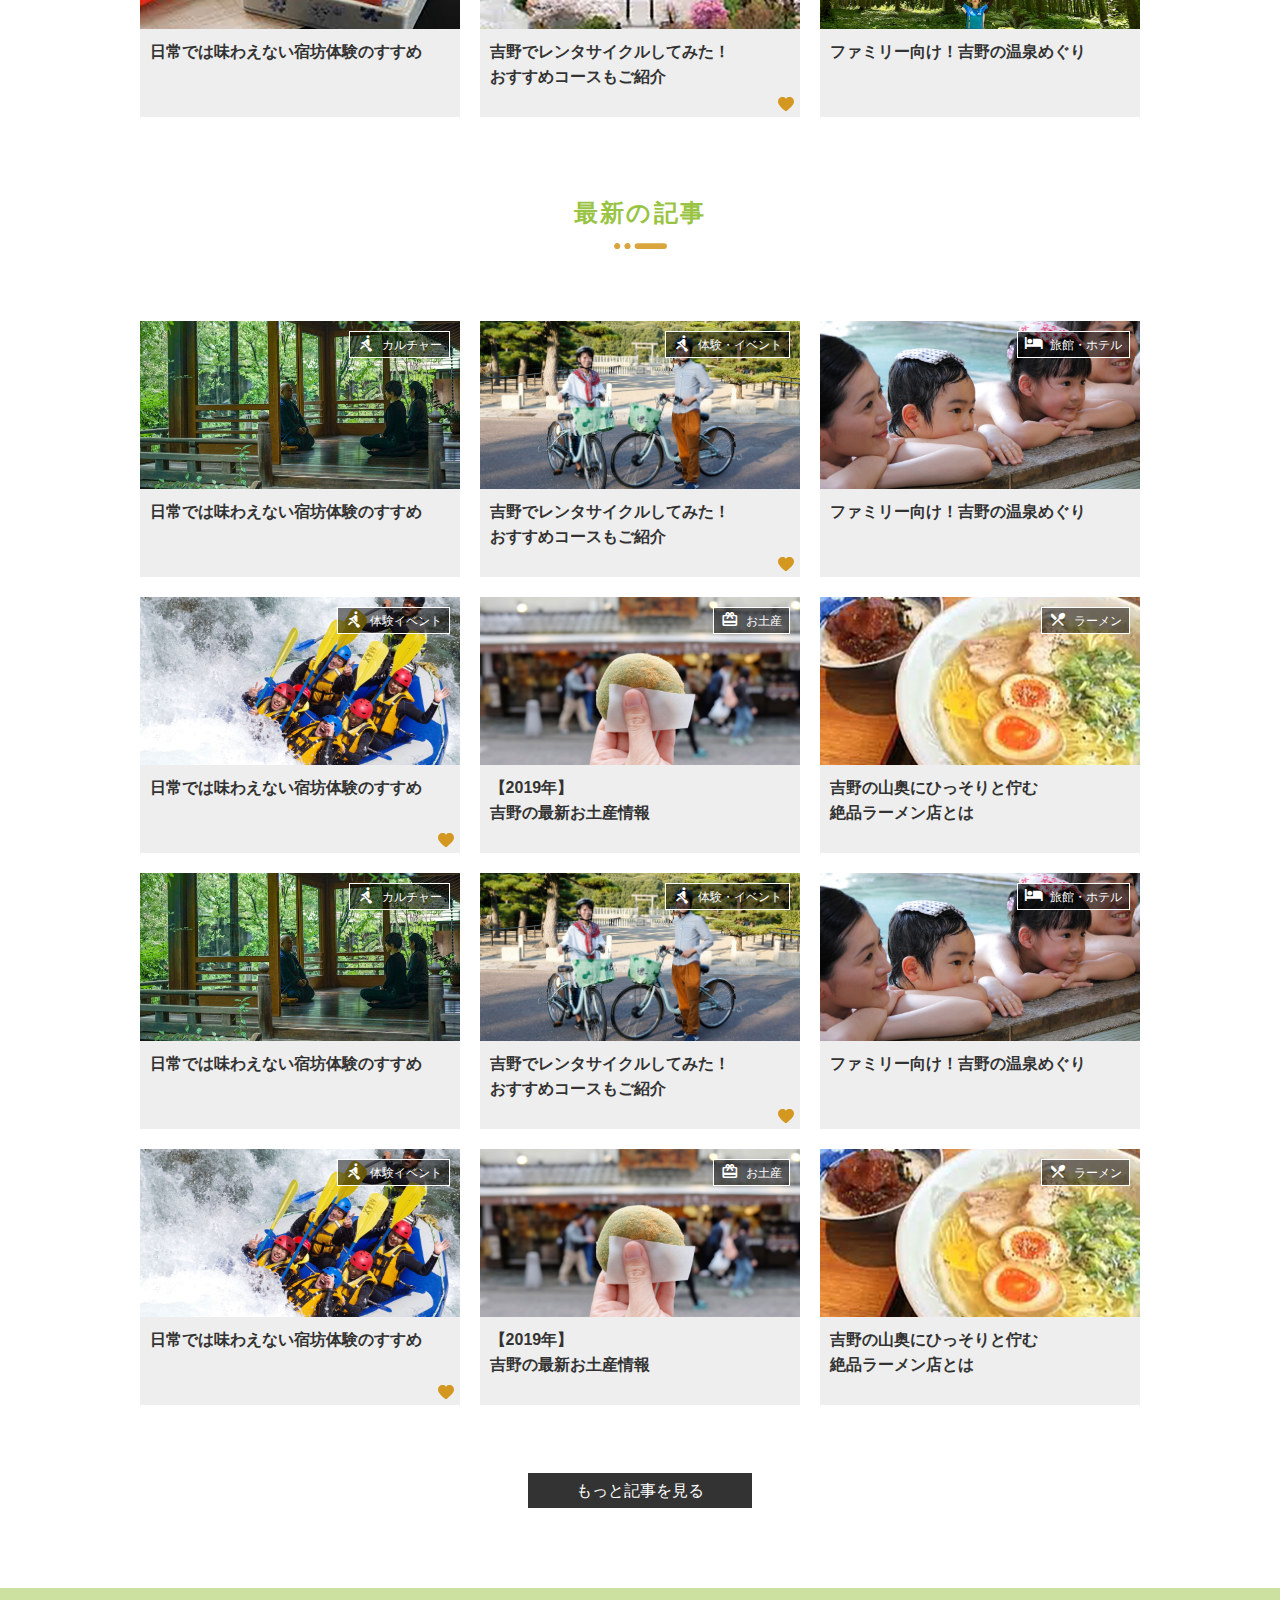
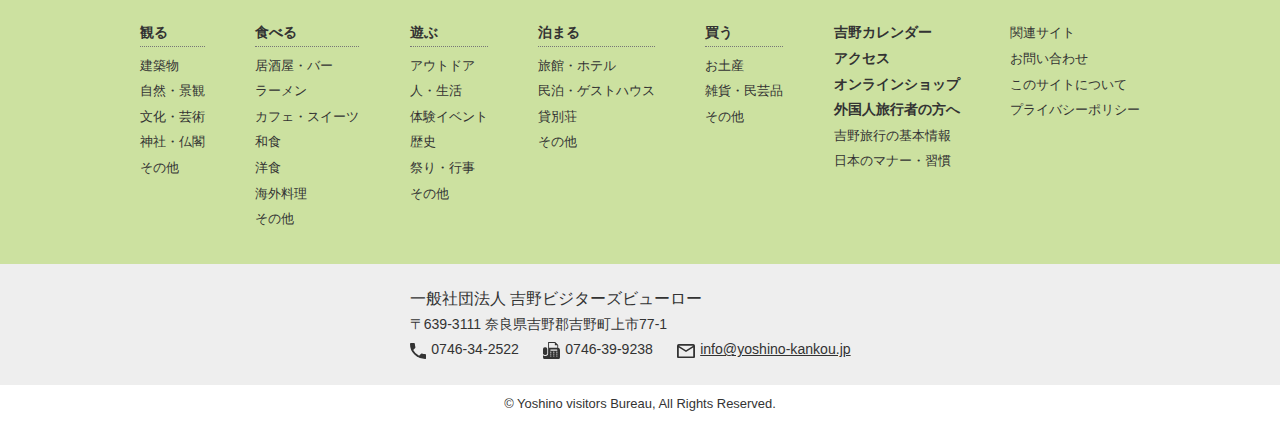
==== commit 64652a45: "メニュー等の修正およびアクセスページ" ====
--- a/index.html
+++ b/index.html
@@ -80,14 +80,15 @@
                                 </ul>
                         </li>
                         <li class="lev2"><a href="#"><i class="iconCont"><img src="images/icon_topic.svg" alt="注目記事"></i>注目記事</a></li>
-                        <li class="lev2"><a href="#"><i class="iconCont"><img src="images/icon_ favorite.svg" alt="お気に入り"></i>お気に入り</a></li>
-                        <li class="lev2"><a href="#"><i class="iconCont"><img src="images/icon_clender.svg" alt="吉野カレンダー"></i>吉野カレンダー</a></li>
-                        <li class="lev2"><a href="#"><i class="iconCont"><img src="images/icon_access.svg" alt="アクセス"></i>アクセス</a></li>
+                        <li class="lev2"><a href="#"><i class="iconCont"><img src="images/icon_favorite.svg" alt="お気に入り"></i>お気に入り</a></li>
+                        <li class="lev2"><a href="calender_test.html"><i class="iconCont"><img src="images/icon_clender.svg" alt="吉野カレンダー"></i>吉野カレンダー</a></li>
+                        <li class="lev2"><a href="access_test.html"><i class="iconCont"><img src="images/icon_access.svg" alt="アクセス"></i>アクセス</a></li>
                         <li class="lev2"><a href="#"><i class="iconCont"><img src="images/icon_shop.svg" alt="オンラインショップ"></i>オンラインショップ</a></li>
                         <li class="lev3"><a href="#">外国人旅行者の方へ</a></li>
-                        <li class="lev3"><a href="#">外部リンク集</a></li>
+                        <li class="lev3"><a href="#">関連サイト</a></li>
                         <li class="lev3"><a href="#">お問い合わせ</a></li>
-                            <li class="lev3"><a href="#">利用規約・プライバシーポリシー</a></li>
+                        <li class="lev3"><a href="#">このサイトについて</a></li>
+                            <li class="lev3"><a href="#">プライバシーポリシー</a></li>
                     </ul>
                     <div id="searchBoxSp">
                         <form method="get" action="#" class="search_container">
@@ -111,7 +112,7 @@
               
             <!-- モバイル用ボタン -->
             <ul class="spOnly" id="btnHeaderSp">
-                  <li id="btnCalenderSp"><a href="#">吉野カレンダー</a></li>
+                  <li id="btnCalenderSp"><a href="calender_test.html">吉野カレンダー</a></li>
                   <li id="btnTopicsSp"><a href="#">注目記事</a></li>
             </ul>
               
@@ -131,8 +132,8 @@
                     <li id="btnLogin">ログイン／新規登録</li>
                 </ul>
                 <ul id="gMenuPC2" class="flxbox">
-                    <li id="btnCalender"><a href="#">吉野カレンダー</a></li>
-                    <li id="btnAccess"><a href="#">アクセス</a></li>
+                    <li id="btnCalender"><a href="calender_test.html">吉野カレンダー</a></li>
+                    <li id="btnAccess"><a href="access_test.html">アクセス</a></li>
                     <li id="btnShop"><a href="#">オンラインショップ</a></li>
                     <li id="btnTopics"><a href="#">注目記事</a></li>
                     <li id="btnFavorite"><a href="#">お気に入り</a></li>
@@ -140,6 +141,16 @@
             </div>
           </div>
       </header>
+          
+      <!-- PC用文字サイズボタン -->
+      <div id="btnFontsize">
+          <h5>文字サイズ<i><img src="images/arrow_right_w24.svg" alt="開く"></i></h5>
+          <div class="hideBtn">
+              <button class="btnF" data-font="20">大</button>
+              <button class="btnF active" data-font="16">中</button>
+              <button class="btnF" data-font="12">小</button>
+          </div>
+      </div>
 		
 		<main class="topPageCont">
 		
@@ -147,98 +158,89 @@
 			
 				<div id="topVisualArea">
 					<img src="images/top_visual01.jpg" alt="吉野の旅" id="topVisualimg">
-					<div id="bunnerTNQL" class="pcOnly">
+					<div id="bunnerTNQL" class="pcOnly"><a href="tnql_test.html">
 						<h3>今日の天気<br>吉野</h3>
 						<i class="iconWeather"><img src="images/icon_wether001.png" alt="sunny"></i>
 						<p class="temperature">26˚/18˚</p>
 						<div id="logoTNQL"><img src="images/TNQL_logo_white@2x.png" alt="TNQL"></div>
 						<p class="bunnCopy">天気情報×服装を見る</p>
-					</div>
-					<div id="btnRecomend" class="flxbox">
+					</a></div>
+					<div id="btnRecomend" class="flxbox"><a href="content_sample.html" class="btn">
 						<h2>自慢のカメラを持って！吉野の“映え”スポット10選</h2>
 						<div class="segment"><i class="iconSegment icon-icon_camera"></i>自然・景観</div>
-					</div>
+					</a></div>
 				</div><!--/#topVisualArea -->
 				
-				<nav id="segMenuArea" class="row">
-					<div class="flxbox">
-			            <ul id="segMenu" class="flxbox">
-			                <li class="upperMenu">
-			                  <input id="acd-check1" class="acd-check" type="checkbox">
-			                  <label class="acd-label" for="acd-check1"><i class="iconSegment icon_segm01"></i>観る<i class="iconExpand"></i></label>
-			                  <ul class="submenu acd-content" id="acd-List1">
-			                      <li class="submenuItem"><a href="#">建築物</a></li>
-			                      <li class="submenuItem"><a href="#">自然・景観</a></li>
-			                      <li class="submenuItem"><a href="#">文化・芸術</a></li>
-			                      <li class="submenuItem"><a href="#">神社・仏閣</a></li>
-			                      <li class="submenuItem"><a href="#">その他</a></li>
-			                  </ul>
-			              </li>
-			              <li class="upperMenu">
-			                  <input id="acd-check2" class="acd-check" type="checkbox">
-			                  <label class="acd-label" for="acd-check2"><i class="iconSegment icon_segm02"></i>食べる<i class="iconExpand"></i></label>
-			                  <ul class="submenu acd-content" id="acd-List2">
-			                      <li class="submenuItem"><a href="#">居酒屋・バー</a></li>
-			                      <li class="submenuItem"><a href="#">ラーメン</a></li>
-			                      <li class="submenuItem"><a href="#">カフェ・スイーツ</a></li>
-			                      <li class="submenuItem"><a href="#">和食</a></li>
-			                      <li class="submenuItem"><a href="#">洋食</a></li>
-			                      <li class="submenuItem"><a href="#">海外料理</a></li>
-			                      <li class="submenuItem"><a href="#">その他</a></li>
-			                  </ul>
-			              </li>
-			              <li class="upperMenu">
-			                  <input id="acd-check3" class="acd-check" type="checkbox">
-			                  <label class="acd-label" for="acd-check3"><i class="iconSegment icon_segm03"></i>遊ぶ<i class="iconExpand"></i></label>
-			                  <ul class="submenu acd-content" id="acd-List3">
-			                      <li class="submenuItem"><a href="#">アウトドア</a></li>
-			                      <li class="submenuItem"><a href="#">人・生活</a></li>
-			                      <li class="submenuItem"><a href="#">体験イベント</a></li>
-			                      <li class="submenuItem"><a href="#">歴史</a></li>
-			                      <li class="submenuItem"><a href="#">祭り・行事</a></li>
-			                      <li class="submenuItem"><a href="#">その他</a></li>
-			                  </ul>
-			              </li>
-			              <li class="upperMenu">
-			                  <input id="acd-check4" class="acd-check" type="checkbox">
-			                  <label class="acd-label" for="acd-check4"><i class="iconSegment icon_segm04"></i>泊まる<i class="iconExpand"></i></label>
-			                  <ul class="submenu acd-content" id="acd-List4">
-			                      <li class="submenuItem"><a href="#">旅館・ホテル</a></li>
-			                      <li class="submenuItem"><a href="#">民泊・ゲストハウス</a></li>
-			                      <li class="submenuItem"><a href="#">貸別荘</a></li>
-			                      <li class="submenuItem"><a href="#">その他</a></li>
-			                  </ul>
-			              </li>
-			              <li class="upperMenu">
-			                  <input id="acd-check5" class="acd-check" type="checkbox">
-			                  <label class="acd-label" for="acd-check5"><i class="iconSegment icon_segm05"></i>買う<i class="iconExpand"></i></label>
-			                  <ul class="submenu acd-content" id="acd-List5">
-			                      <li class="submenuItem"><a href="#">お土産</a></li>
-			                      <li class="submenuItem"><a href="#">雑貨・民芸品</a></li>
-			                      <li class="submenuItem"><a href="#">その他</a></li>
-			                  </ul>
-			              </li>
-			            </ul>
-			            <div id="searchBox" class="pcOnly">
-			                <form method="get" action="#" class="search_container">
-			                  <input type="text" size="25" placeholder="フリーワード">
-			                  <input type="submit" value="">
-			                </form>
-			            </div>
-                    </div>
-				</nav><!-- /#segMenuArea -->
+				<!-- 共通セグメントメニュー -->
+                <nav id="segMenuArea">
+                  <div class="flxbox row">
+                      <ul id="normal" class="dropmenu flxbox">
+                        <li class="upperMenu"><a href="#"><i class="iconSegment icon_segm01"></i>観る<br class="spOnly"><i class="iconExpand"></i></a>
+                          <ul>
+                              <li><a href="#">建築物</a></li>
+                              <li><a href="#">自然・景観</a></li>
+                              <li><a href="#">文化・芸術</a></li>
+                              <li><a href="#">神社・仏閣</a></li>
+                              <li><a href="#">その他</a></li>
+                          </ul>
+                        </li>
+                        <li class="upperMenu"><a href="#"><i class="iconSegment icon_segm02"></i>食べる<br class="spOnly"><i class="iconExpand"></i></a>
+                          <ul>
+                              <li><a href="#">居酒屋・バー</a></li>
+                              <li><a href="#">ラーメン</a></li>
+                              <li><a href="#">カフェ・スイーツ</a></li>
+                              <li><a href="#">和食</a></li>
+                              <li><a href="#">洋食</a></li>
+                              <li><a href="#">海外料理</a></li>
+                              <li><a href="#">その他</a></li>
+                          </ul>
+                        </li>
+                        <li class="upperMenu"><a href="#"><i class="iconSegment icon_segm03"></i>遊ぶ<br class="spOnly"><i class="iconExpand"></i></a>
+                          <ul>
+                              <li><a href="#">アウトドア</a></li>
+                              <li><a href="#">人・生活</a></li>
+                              <li><a href="#">体験イベント</a></li>
+                              <li><a href="#">歴史</a></li>
+                              <li><a href="#">祭り・行事</a></li>
+                              <li><a href="#">その他</a></li>
+                          </ul>
+                        </li>
+                        <li class="upperMenu"><a href="#"><i class="iconSegment icon_segm04"></i>泊まる<br class="spOnly"><i class="iconExpand"></i></a>
+                          <ul>
+                               <li><a href="#">旅館・ホテル</a></li>
+                              <li><a href="#">民泊・ゲストハウス</a></li>
+                              <li><a href="#">貸別荘</a></li>
+                              <li><a href="#">その他</a></li>
+                          </ul>
+                        </li>
+                        <li class="upperMenu"><a href="#"><i class="iconSegment icon_segm05"></i>買う<br class="spOnly"><i class="iconExpand"></i></a>
+                          <ul>
+                               <li><a href="#">お土産</a></li>
+                              <li><a href="#">雑貨・民芸品</a></li>
+                              <li><a href="#">その他</a></li>
+                          </ul>
+                        </li>
+                      </ul>
+                      <div id="searchBox" class="pcOnly">
+                          <form method="get" action="#" class="search_container">
+                              <input type="text" size="20" placeholder="フリーワード">
+                              <input type="submit" value="">
+                          </form>
+                      </div>
+                  </div>
+              </nav><!-- /#segMenuArea -->
 			
 			</section><!-- #topTitTopPage -->
             
-            <div id="bunnerTNQLsp" class="spOnly row">
+            <div id="bunnerTNQLsp" class="spOnly row"><a href="tnql_test.html">
 				<h3>今日の天気<br>吉野</h3>
                 <i class="iconWeather"><img src="images/icon_wether001.png" alt="sunny"></i>
                 <div>
                     <p class="temperature">26˚/18˚</p>
                     <p class="bunnCopy">天気情報×服装を見る</p>
                 </div>
-                <div id="logoTNQL"><img src="images/TNQL_logo_white@2x.png" alt="TNQL"></div>
-            </div>
+                <div id="logoTNQLsp"><img src="images/TNQL_logo_white@2x.png" alt="TNQL"></div>
+            </a></div>
 			
 			<section id="recomendCont" class="topList row">
 				<h3>あなたへのおすすめ</h3>
@@ -475,17 +477,18 @@
                       <li class="navLev2"><a href="#">その他</a></li>
                   </ul>
                   <ul>
-                      <li class="navLev1"><a href="#">吉野カレンダー</a></li>
-                      <li class="navLev1"><a href="#">アクセス</a></li>
+                      <li class="navLev1"><a href="calender_test.html">吉野カレンダー</a></li>
+                      <li class="navLev1"><a href="access_test.html">アクセス</a></li>
                       <li class="navLev1"><a href="#">オンラインショップ</a></li>
                       <li class="navLev1"><a href="#">外国人旅行者の方へ</a></li>
                       <li class="navLev2"><a href="#">吉野旅行の基本情報</a></li>
                       <li class="navLev2"><a href="#">日本のマナー・習慣</a></li>
                   </ul>
                   <ul>
-                      <li class="navLev3"><a href="#">外部リンク集</a></li>
+                      <li class="navLev3"><a href="#">関連サイト</a></li>
                       <li class="navLev3"><a href="#">お問い合わせ</a></li>
-                      <li class="navLev3"><a href="#">利用規約・プライバシーポリシー</a></li>
+                      <li class="navLev3"><a href="#">このサイトについて</a></li>
+                      <li class="navLev3"><a href="#">プライバシーポリシー</a></li>
                   </ul>
               </nav>
           </div>
@@ -501,14 +504,6 @@
                           <span class="email"><a href="mailto:info@yoshino-kankou.jp">info@yoshino-kankou.jp</a></span>
                       </p>
                   </div>
-                  <div class="ognzData">
-                      <h5>株式会社ルグラン</h5>
-                      <p>〒150-0042 東京都渋谷区宇田川町2-1 13F 1312</p>
-                      <p>
-                          <span class="phone">03-6416-9845</span>
-                          <span class="fax">03-6416-9846</span>
-                      </p>
-                  </div>
               </div>
           </div>
 
@@ -517,8 +512,10 @@
       </footer>
         
         <!-- Sccript File -->
-        <script type="text/javascript" src="js/ofi.js"></script>	
-        <script>objectFitImages();</script>
+      <script type="text/javascript" src="js/jquery-3.4.1.min.js"></script>
+      <script type="text/javascript" src="js/ofi.js"></script>	
+      <script>objectFitImages();</script>
+      <script type="text/javascript" src="js/font_size_btn.js"></script>
         
     </body>
 </html>--- a/css/style.css
+++ b/css/style.css
@@ -2,10 +2,11 @@
 /* CSS Document */
 
 html{
-  scroll-behavior: smooth;
+    scroll-behavior: smooth;
+    font-size: 16px;
+    position: relative;
 }
 html, body {
-    font-size: 16px;
     color: #333;
 }
 .row {
@@ -19,6 +20,25 @@
 .spOnly {
     display: none;
 }
+.padd2em {
+    padding-bottom: 2em;
+    padding-top: 2em;
+}
+.padd3em {
+    padding-bottom: 3em;
+    padding-top: 3em;
+}
+.padd4em {
+    padding-bottom: 4em;
+    padding-top: 4em;
+}
+a.btn {
+    display: inline-block;
+    text-decoration: none;
+    color: inherit;
+}
+
+
 
 /* Header 共通 */
 
@@ -151,18 +171,66 @@
     position: absolute;
     left: -2em;
     top: -0.5em;
-    background-image: url("../images/icon_ favorite.svg");
+    background-image: url("../images/icon_favorite.svg");
     background-size: 100% auto;
 }
 
 /* Segment Icon */
 
 
+/* 文字サイズボタン */
+#btnFontsize {
+	position: fixed;
+	right: 0;
+	top: 228px;
+	display: flex;
+	background-color: #D49820;
+	border-radius: 4px 0px 0px 4px;
+	border-left: thin solid #D49820;
+	border-right: thin none #D49820;
+	border-bottom: thin solid #D49820;
+	border-top: thin solid #D49820;
+    transform: translateX(1.6em);
+    transition-duration:.5s;
+}
+#btnFontsize:hover {
+    transform: translateX(0em);
+}
+#btnFontsize h5 {
+    padding-bottom: 0.2em;
+    padding-top: 0.4em;
+    writing-mode: vertical-rl;
+    font-size: 0.81rem;
+    color: #fff;
+}
+#btnFontsize .hideBtn {
+    width: 1.6em;
+    display: flex;
+    flex-direction: column;
+    background-color: #fff;
+    align-content: space-between;
+}
+#btnFontsize .hideBtn .btnF {
+    margin-bottom: auto;
+    margin-top: auto;
+    background-color: #fff;
+    border: none;
+    color:  #D49820;
+    font-size: 0.81rem;
+    border-radius: 0px;
+}
+#btnFontsize .hideBtn .btnF:hover, #btnFontsize .hideBtn .btnF.active {
+    font-weight: 700;
+}
+
+
 /* Breadcrumbs */
+
 ul#breadcrumbs {
-    margin-bottom: 1em;
-    list-style: none;
-    font-size: 0.77rem;
+	margin-bottom: 1em;
+	padding-top: 0.8em;
+	list-style: none;
+	font-size: 0.77rem;
 }
 ul#breadcrumbs a {
     text-decoration: none;
@@ -204,6 +272,12 @@
 	box-sizing: border-box;
     justify-content: space-between;
 }
+#topVisualArea #btnRecomend a {
+	width: 100%;
+    display: flex;
+    justify-content: space-between;
+    align-items: center;
+}
 #topVisualArea #btnRecomend:hover {
     cursor: pointer;
     opacity: 0.5;
@@ -238,11 +312,12 @@
     left: 0em;
     top: 50%;
 }
-#topVisualArea #bunnerTNQL {
+#topVisualArea #bunnerTNQL a {
 	width: 112px;
     padding:0.6em 0.2em;
 	color: #fff;
 	text-align: center;
+    text-decoration: none;
 	position: absolute;
 	left: 0.5em;
 	top: 0.5em;
@@ -278,6 +353,220 @@
     margin-left: auto;
     margin-right: auto;
 }
+
+
+/* Access Page */
+
+.accessChart ul.tab {
+    list-style: none;
+    display: flex;
+    color: #fff;
+    font-weight: 700;
+    background-color: #BBBBBB;
+}
+.accessChart ul.tab li {
+    width: 50%;
+    padding-bottom: 0.6em;
+    padding-top: 0.6em;
+    text-align: center;
+    cursor: pointer;
+}
+.accessChart ul.tab li#tabTrain.current, .accessChart ul.tab li#tabTrainSP.current {
+    background-color: #99C443;
+}
+.accessChart ul.tab li#tabCar.current, .accessChart ul.tab li#tabCarSP.current {
+    background-color: #D49820;
+}
+.accessChart ul.tabContent {
+    padding-bottom: 2em;
+    padding-top: 2em;
+    text-align: center;
+    list-style: none;
+    background-color: #f2f2f2;
+}
+.accessChart ul.tabContent li {
+    display: none;
+}
+.accessChart ul.tabContent li.current {
+    display: block;
+}
+.titAccess {
+    padding-bottom: 1.6em;
+}
+.titAccess h2 {
+    font-size: 1.125rem;
+}
+.titAccess h3 {
+    margin-top: 0.2em;
+    padding-top:0.2em;
+    font-size: 1.75rem;
+    border-top: thin solid #707070;
+}
+#busRoute {
+    justify-content: space-between;
+}
+#busRoute #basRouteMap {
+    width: 64.1%;
+}
+#busRoute #basRouteMap img {
+    width: 100%;
+}
+#busRoute #basRouteSeason {
+    width: 32%;
+}
+#busRoute #basRouteSeason section {
+    margin-bottom: 2em;
+}
+#busRoute #basRouteSeason h4 {
+    margin-bottom: 0.6em;
+}
+#busRoute #basRouteSeason p {
+    line-height: 160%;
+    margin-bottom: 1em;
+}
+#busRoute #basRouteSeason img.tsujyo {
+    width: 68%;
+    height: auto;
+    margin-left: auto;
+    margin-right: auto;
+}
+#busRoute #basRouteSeason img.kanouki {
+    width: 100%;
+    height: auto;
+}
+.busTimeTableArea h4 {
+    font-size: 1.125rem;
+    margin-bottom: 1em;
+}
+.busTimeTableArea p {
+    line-height: 160%;
+    margin-bottom: 0.6em;
+}
+.busTimeTableArea p.spec {
+    font-size: 0.875rem;
+}
+.busTimeTableArea .flxbox {
+    justify-content: space-between;
+}
+.busTimeTable {
+    width: 48%;
+}
+.busTimeTable h5 {
+    font-weight: 300;
+    margin-bottom: 0.6em;
+}
+.busTimeTable table {
+    width: 100%;
+    border-left: thin solid #aaa;
+    border-top:  thin solid #aaa;
+    font-size: 0.875rem;
+}
+.busTimeTable table td, .busTimeTable table th {
+    padding-bottom: 0.4em;
+    padding-top: 0.4em;
+    border-bottom: thin solid #aaa;
+    border-right: thin solid #aaa;
+    text-align: center;
+    vertical-align: middle;
+}
+.busTimeTable table th {
+    background-color:#f2f2f2;
+}
+
+
+/* Segment Menu Area Plus */
+
+nav#segMenuArea i.iconExpand {
+    width: 24px;
+    height: 24px;
+    content: '';
+    display: inline-block;
+    background-image: url("../images/expand_more.svg");
+    vertical-align:middle;
+    background-size: 24px 24px;
+}
+nav#segMenuArea i.iconSegment {
+    font-size: 1.2rem;
+    margin-right: 0.4em;
+    vertical-align:middle;
+}
+.dropmenu{
+    width: 76%;
+    padding-left: 0em;
+    padding-right: 2em;
+    padding-top: 0.3em;
+    list-style-type: none;
+    -webkit-box-sizing: border-box;
+	-moz-box-sizing: border-box;
+	box-sizing: border-box;
+}
+.dropmenu li.upperMenu{
+    position: relative;
+    width: 20%;
+    margin: 0;
+    text-align: center;
+    border-right: thin solid #fff;
+}
+body.regulerPage .dropmenu li.upperMenu:first-child {
+    border-left: thin solid #fff;
+}
+.dropmenu li.upperMenu a{
+  height: 100%;
+  padding: 0.4em 0em;
+  display: block;
+  margin: 0;
+  color: #fff;
+  font-size: 0.88rem;
+    text-decoration: none;
+    -webkit-box-sizing: border-box;
+	-moz-box-sizing: border-box;
+	box-sizing: border-box;
+} 
+.dropmenu li.upperMenu ul{
+  width:100%;
+  list-style: none;
+  position: absolute;
+  z-index: 9999;
+  top: 100%;
+  left: 0;
+  margin: 0;
+  padding: 0;
+}
+.dropmenu li.upperMenu ul li{
+  width: 100%;
+}
+
+.dropmenu li.upperMenu ul li a{
+  padding: 0.8em 1em;
+  border-top: 1px solid rgba(255,255,255,0.2);
+  background: rgba(0,0,0,0.6);
+  text-align: left;
+    font-size: 0.76rem;
+}
+.dropmenu li.upperMenu:hover > a{
+  background: rgba(0,0,0,0.2);
+}
+.dropmenu li.upperMenu ul li a:hover{
+  background: #555;
+}
+.dropmenu#normal li ul{
+  display: none;
+}
+.dropmenu#normal li:hover ul{
+  display: block;
+}
+.dropmenu#fade-in2 li ul{
+  opacity: 0;
+  top: 50%;
+  visibility: hidden;
+  transition: .5s;
+}
+.dropmenu#fade-in2 li:hover ul{
+  top: 100%;
+  visibility: visible;
+  opacity: 1;
+}
+
 
 
 /* Segment Menu Area */
@@ -292,93 +581,9 @@
 	-moz-box-sizing: border-box;
 	box-sizing: border-box;
 }
-ul#segMenu {
-    width: 76%;
-    padding-left: 0em;
-    padding-right: 2em;
-    padding-top: 0.3em;
-    text-align: center;
-    font-size: 0.88rem;
-}
-ul#segMenu .acd-check{
-    display: none;
-}
-ul#segMenu li.upperMenu {
-    width:19%;
-    display: block;
-}
-ul#segMenu li.upperMenu label.acd-label {
-    width: auto;
-    height: 1.6em;
-    padding: 0.6em 0em;
-    display: block;
-    border-right: thin solid #fff;
-}
-ul#segMenu li.upperMenu label.acd-label:hover {
-    cursor: pointer;
-}
-label.acd-label i.iconSegment {
-    font-size: 1.2rem;
-    margin-right: 0.4em;
-    vertical-align:middle;
-}
-label.acd-label i.iconExpand {
-    width: 24px;
-    height: 24px;
-    content: '';
-    display: inline-block;
-    background-image: url("../images/expand_more.svg");
-    vertical-align:middle;
-    background-size: 24px 24px;
-}
 body.regulerPage nav#segMenuArea .flxbox {
     justify-content: space-between;
  }
-body.regulerPage nav#segMenuArea ul#segMenu li.upperMenu:first-child label.acd-label {
-    border-left:thin solid #fff;
-}
-nav#segMenuArea ul.submenu {
-    width: 100%;
-    margin-top: 0.4em;
-    padding: 0em 0.8em;
-	-webkit-box-sizing: border-box;
-	-moz-box-sizing: border-box;
-	box-sizing: border-box;
-    text-align: left;
-    font-size: 0.81rem;
-    line-height: 2em;
-    background-color: rgba(0,0,0,0.60);
-    position: relative;
-    z-index: 10;
-}
-.acd-content li{
-    max-height: 0;
-    opacity: 0;
-    transition: .5s;
-    visibility: hidden;
-}
-/*.acd-check:checked + .acd-label + .acd-content{
-    height: auto;
-    opacity: 1;
-    visibility: visible;
-}*/
-#acd-check1:checked ~ ul#acd-List1 li,
-#acd-check2:checked ~ ul#acd-List2 li,
-#acd-check3:checked ~ ul#acd-List3 li,
-#acd-check4:checked ~ ul#acd-List4 li,
-#acd-check5:checked ~ ul#acd-List5 li {
-    max-height:8em;
-    opacity: 1;
-    visibility: visible;
-}
-
-nav#segMenuArea ul.submenu li a {
-    color: #fff;
-    text-decoration: none;
-}
-nav#segMenuArea ul.submenu li a:hover {
-    text-decoration: underline;
-}
 
 #searchBox  {
     width: 20%;
@@ -397,8 +602,6 @@
     overflow: hidden;
     background-color: #fff;
 }
-body.regulerPage #searchBox {
-}
 .search_container input[type="text"]{
   border: none;
   height: 2.0em;
@@ -630,9 +833,6 @@
 /* Title Contents */
 
 main.regulerPageCont {
-    margin-bottom: 2em;
-    padding-bottom: 4em;
-    padding-top: 1em;
 }
 #titContent {
     height: 444px;
@@ -681,14 +881,20 @@
     font-size: 0.81rem;
     text-align: center;
 }
-#titContent .titBase .voitFavorite img.icon_heart {
+#titContent .titBase .voitFavorite i.favorit {
     width: 32px;
-    height: auto;
-    margin-bottom: 0.6em;
-}
-#titContent .titBase .voitFavorite img.icon_heart:hover {
+    height: 28px;
+    margin-bottom: 0.4em;
+    margin-left: auto;
+    margin-right: auto;
+    background-image: url("../images/icon_favorite_white.svg");
+    display: block;
+    opacity: 0.5;
+}
+#titContent .titBase .voitFavorite i.favorit:hover {
     cursor: pointer;
-    opacity: 0.5;
+    background-image: url("../images/Icon_favorite_32or.svg");
+    opacity: 1;
 }
 
 
@@ -772,27 +978,26 @@
 }
 .contentsArea article#mainContent ul.snsArea li {
     width: 23%;
-    height: 3em;
+    height: 2em;
+    padding-top: 1em;
     color: #fff;
     font-size: 0.81rem;
-    line-height: 100%;
-    vertical-align: middle;
     display: flex;
     background-color: #333;
     border-radius: 8px;
-    align-items: center;
+    align-items:center;
     justify-content: center;
 }
 .contentsArea article#mainContent ul.snsArea li i {
     margin-right: 0.4em;
-    vertical-align: middle;
 }
 .contentsArea article#mainContent ul.snsArea li:hover {
     cursor: pointer;
     opacity: 0.5;
 }
 .recomendList {
-    padding-top: 4em;
+	padding-top: 4em;
+	margin-bottom: 4em;
 }
 .recomendList h3 {
     margin-bottom: 1.4em;
@@ -805,12 +1010,243 @@
 }
 
 
+/* TNQL Page */
+
+.titPageTnql {
+    padding-bottom: 2em;
+    padding-top: 2em;
+}
+.titPageTnql h2 {
+    font-size: 2rem;
+    line-height: 140%;
+}
+.cordinateArea {
+    position: relative;
+}
+.cordinateArea .arrow {
+    margin-top: -21px;
+    position: absolute;
+    top: 50%;
+    cursor: pointer;
+    opacity: 0.3;
+}
+.cordinateArea .arrow:hover {
+    opacity: 1;
+}
+.cordinateArea .prev {
+    left:0em;
+}
+.cordinateArea .next {
+    right: 0em;
+}
+ul#tenqlCordinate {
+	width: 92%;
+    height: 512px;
+	padding-left: 2em;
+	padding-right: 0em;
+	margin-bottom: 3em;
+	display: flex;
+	-webkit-box-sizing: border-box;
+	-moz-box-sizing: border-box;
+	box-sizing: border-box;
+	background-image: url("../images/tnql_illust/AdobeStock_56683340_Preview.jpeg");
+	background-size: cover;
+    align-items: center;
+}
+ul#tenqlCordinate li {
+    padding-top: 1em;
+    line-height: 160%;
+    display: flex;
+    align-items: center;
+}
+ul#tenqlCordinate li .weatherArea {
+    width: 30%;
+    padding:1em;
+    text-align: center;
+    background-color: rgba(255,255,255,0.80);
+    border-radius: 1em;
+}
+ul#tenqlCordinate li .weatherArea h4 {
+    margin-bottom: 0.4em;
+    font-size: 1.25rem;
+}
+ul#tenqlCordinate li .weatherArea p.date {
+    font-size: 1.25rem;
+}
+ul#tenqlCordinate li .cordinateArea {
+    width: 50%;
+}
+ul#tenqlCordinate li .cordinateArea img {
+    width: 100%;
+}
+ul#tenqlCordinate li .adviceArea {
+    margin-top: 1em;
+    padding-top: 1em;
+    font-size: 0.88rem;
+    border-top: thin dotted #bbb;
+}
+#tnqlCont2, #tnqlCont3 {
+    padding-bottom: 2em;
+    color: #fff;
+    background-color: #555;
+}
+#tnqlCont2 .slectBase {
+    background-color: #aaa;
+}
+#tnqlCont2 .slectBase ul.selectDay {
+    list-style: none;
+}
+#tnqlCont2 .slectBase ul.selectDay li {
+    width: 33.33%;
+    padding-bottom: 0.8em;
+    padding-top: 0.8em;
+    text-align: center;cursor: pointer;
+}
+#tnqlCont2 .slectBase ul.selectDay li.active,#tnqlCont2 .slectBase ul.selectDay li:hover {
+    background-color: #555;
+}
+#tnqlCont2 ul.hourWeather {
+    padding: 2em 0em;
+    list-style: none;
+    display: flex;
+    justify-content: space-around;
+}
+#tnqlCont2 ul.hourWeather li {
+    text-align: center;
+    font-size: 0.88rem;
+    line-height: 160%;
+}
+#tnqlCont2 ul.hourWeather li img {
+    width: 80%;
+    height: auto;
+}
+#tnqlCont3 h4 {
+    padding-bottom: 1em;
+    padding-left: 0.8em;
+    border-bottom: thin solid #888;
+}
+#tnqlCont3 ul.listWeekWether li {
+    padding: 0.4em 0.8em;
+    display:flex;
+    align-items: center;
+    justify-content: space-between;
+    border-bottom: thin dotted #888;
+}
+#tnqlCont3 ul.listWeekWether li img {
+    width: 14%;
+}
+.footerTnql {
+    height: 3.2em;
+    color: #bbb;
+    font-size: 0.77rem;
+    background-color: #333;
+    display: flex;
+    align-items: center;
+}
+.footerTnql img {
+    width: 6%;
+    margin-right:0.8em;
+    margin-top: -0.2em;
+    vertical-align: middle;
+}
+.btnToEvent {
+    width: 16em;;
+    height: 3em;
+    color: #fff;
+    font-size: 0.8rem;
+    font-weight: 600;
+    display: flex;
+    background-color: #99C443;
+    align-items: center;
+    justify-content: center;
+    border-radius: 0.5em;
+    position: absolute;
+    right: 5em;
+    bottom: 2em;
+    cursor: pointer;
+}
+.btnToEvent:hover {
+    opacity: 0.5;
+}
+.btnToEvent i {
+    margin-right: 0.4em;
+}
+.btnToEvent i img {
+    width: 28px;
+}
+
+
+/* Calender Page */
+#titCalender {
+    padding-bottom: 2em;
+    padding-top: 2em;
+}
+#titCalender h2 {
+    margin-bottom: 0.4em;
+    font-size: 2rem;
+    line-height: 140%;
+}
+#titCalender p {
+    line-height: 160%;
+}
+ul#calenderArea {
+    padding-bottom: 4em;
+    padding-top: 4em;
+    list-style: none;
+}
+ul#calenderArea li .calenderHead {
+    height: 2.4em;
+    margin-bottom: 1em;
+    position: relative;
+}
+ul#calenderArea li .calenderHead h4 {
+    font-size: 1.4rem;
+    text-align: center;
+    letter-spacing: 0.1em;
+}
+ul#calenderArea li .calenderHead h4 span.month {
+    font-size: 2rem;
+}
+ul#calenderArea li .calenderHead .btnPrev, ul#calenderArea li .calenderHead .btnNext {
+    padding: 0.6em 1em;
+    color: #fff;
+    font-weight: 600;
+    font-size: 0.9rem;
+    background-color: #888;
+    display: inline-block;
+    border-radius: 0.4em;
+    position: absolute;
+}
+ul#calenderArea li .calenderHead .btnPrev:hover, ul#calenderArea li .calenderHead .btnNext:hover {
+    cursor: pointer;
+    opacity: 0.6;
+}
+ul#calenderArea li .calenderHead .btnPrev {
+    left:5%;;
+    bottom:0;
+}
+ul#calenderArea li .calenderHead .btnNext {
+    right:5%;
+    bottom:0;
+}
+ul#calenderArea li .calenderPC img {
+    width: 100%;
+    max-width: 994px;
+    margin-left: auto;
+    margin-right: auto;
+}
+#calenderArea li .calenderSP {
+    display: none;
+}
+
+
+
 /* タブレットサイズ対応 */
 
 @media screen and (max-width:1026px){
     
-    html,body {
-        font-size: 1.6vw;
+    html, body {
+        font-size: 13px;
     }
     .row {
         width:96%;
@@ -839,6 +1275,10 @@
     }
     .box.col2 .imgArea {
         height: 42.6vw;
+    }
+    /* Font Size Button */
+    #btnFontsize {
+        display: none;
     }
     header.header {
         height: 12.8vw;
@@ -900,11 +1340,13 @@
     }
     nav#segMenuArea {
         width: 100%;
-    }
-    nav#segMenuArea ul#segMenu {
-        width: 76%;
-    }
-    nav#segMenuArea ul#segMenu li.upperMenu {
+        padding-left: 0;
+    }
+    nav#segMenuArea div > ul {
+        width: 80%;
+        margin: 0;
+    }
+    nav#segMenuArea ul li.upperMenu {
         width: 20%;
     }
     #searchBox {
@@ -916,5 +1358,14 @@
     #titContent {
         height:46vw;
     }
+    ul#tenqlCordinate {
+        height: 50vw;
+    }
+    .btnToEvent i img {
+        width: 2.6vw;
+    }
+    .accessChart ul.tabContent li img {
+        width: 90vw;
+    }
     
 }
--- a/css/style_sp.css
+++ b/css/style_sp.css
@@ -11,6 +11,9 @@
     body {
         position: relative;
     }
+    body.regulerPage {
+        overflow-x: hidden;
+    }
     .pcOnly {
         display: none;
     }
@@ -31,6 +34,9 @@
     }
     .box .copyArea {
         height: 18vw;
+    }
+    .flxbox.sp1clm {
+        flex-direction: column;
     }
     
     /* Header*/
@@ -83,30 +89,66 @@
         background-image: url("../images/icon_topic.svg");
     }
     
+    /* Font Size Button */
+    #btnFontsize {
+        display: none;
+    }
+    
+    
     /* Segment Menu */
     
     nav#segMenuArea {
-        height: 4.4em;
+        height: auto;
         padding: 0.2em 0em;
         justify-content: space-between;
     }
-    nav#segMenuArea ul#segMenu {
+    nav#segMenuArea ul {
         width: 100%;
         padding-right: 0em;
     }
-    ul#segMenu li.upperMenu label.acd-label {
-        height: 2.4em;
-    }
-    body.regulerPage nav#segMenuArea ul#segMenu li.upperMenu:first-child label.acd-label {
-        border-left:none;
-    }
-    ul#segMenu li.upperMenu:last-child label.acd-label {
+    nav#segMenuArea i.iconSegment {
+        font-size: 1rem;
+        margin-right: 0.2em;
+    }
+    .dropmenu li.upperMenu {
+        position: static;    
+    }
+    .dropmenu {
+        width: 100%;
+        padding-right: 0em;
+        position:relative;
+    }
+    nav#segMenuArea div > ul {
+        width: 100%;
+        margin: 0;
+    }
+    .dropmenu li.upperMenu:last-child {
         border-right:none;
     }
-    ul#segMenu li.upperMenu i.iconExpand {
-        display: block;
-        margin-left: 35%;
-        margin-top: 0.2em;
+    body.regulerPage .dropmenu li.upperMenu:first-child {
+        border-left: none;
+    }
+    .dropmenu li.upperMenu a {
+        font-size: 0.8rem;
+        padding: 0.2em 0em;
+    }
+    .dropmenu li.upperMenu ul {
+        width:100vw;
+        left:0%;
+        background-color:#A28E64;
+    }
+    .dropmenu li.upperMenu ul li {
+        width:auto;
+    }
+    .dropmenu li.upperMenu ul li a {
+        font-size:0.8rem;
+        border-right: thin solid rgba(255,255,255,0.2);
+        border-top: thin solid rgba(255,255,255,0.2);
+        background: rgba(0,0,0,0.2);
+    }
+    .dropmenu#normal li:hover ul{
+        display: flex;
+        flex-wrap:wrap
     }
     
     /* Slide Menu */
@@ -118,19 +160,21 @@
         position: fixed;
         top:1em;
         right: 1em;
+        z-index:20000;
     }
     #spMenu #slideMenu {
-	width: 70vw;
-	height: 100%;
-	padding: 1em;
-	position: fixed;
-	top: 0;
-	right: -80vw;
-	background-color: rgba(255,255,255,0.94);
-	z-index: 100;
-	transition: left .5s, right .5s; /* アニメーション */
-	-webkit-box-shadow: 1px 0px 24px rgba(0,0,0,0.6);
-	box-shadow: 1px 0px 24px rgba(0,0,0,0.6);
+        width: 70vw;
+        height: 100%;
+        overflow-y: auto;
+        padding: 1em;
+        position: fixed;
+        top: 0;
+        right: -80vw;
+        background-color: rgba(255,255,255,0.94);
+        z-index: 40000;
+        transition: left .5s, right .5s; /* アニメーション */
+        -webkit-box-shadow: 1px 0px 24px rgba(0,0,0,0.6);
+        box-shadow: 1px 0px 24px rgba(0,0,0,0.6);
     }
     #spMenu #slideMenu label.toggle {
         position: absolute;
@@ -255,6 +299,7 @@
         top:0.8em;
     }
     #btnLoginSp {
+        margin-bottom: 2em;
         padding-bottom: 0.8em;
         padding-top: 0.8em;
         color: #fff;
@@ -294,6 +339,12 @@
         width: 6vw;
         height: 6vw;
         opacity: 0.3;
+    }
+    #titContent .titBase .voitFavorite img.icon_heart:hover {
+        opacity: 1;
+    }
+    #titContent .titBase .voitFavorite i.favorit {
+        display: none;
     }
     .regulerPageCont .contentsArea {
         flex-direction: column;
@@ -361,12 +412,13 @@
     }
     
     /* TNQL sp */
-    #bunnerTNQLsp {
-        width: 82%;
-        padding: 2% 4% ;
+    #bunnerTNQLsp a {
+        width: 92%;
+        padding: 0% 4% ;
         color: #fff;
         background-color: #62C0DD;
         display: flex;
+        text-decoration: none;
         align-items: center;
         justify-content: space-between;
         border-radius: 8px;
@@ -376,7 +428,7 @@
         width:16vw;
         height: auto;
     }
-    #bunnerTNQLsp #logoTNQL img {
+    #bunnerTNQLsp #logoTNQLsp img {
         width: 12vw
     }
     #bunnerTNQLsp h3 {
@@ -392,6 +444,18 @@
         font-weight: 600;
     }
     
+    /* Calender Page */
+    #calenderArea li .calenderPC {
+        display: none;
+    }
+    #calenderArea li .calenderSP {
+        display: block;
+    }
+    #calenderArea li .calenderSP img {
+        width: 100%;
+    }
+    
+    
     /* Footer */
     footer #footer02 #organiz {
         flex-direction: column;
@@ -400,4 +464,61 @@
         margin-bottom: 2em;
         margin-left: 2em;
     }
+    
+    /* TNQL page */
+    ul#tenqlCordinate {
+        height:auto;
+        width: 86%;
+        padding-left: 0.4em;
+        padding-bottom: 4em;
+        padding-right: 0.4em;
+    }
+    ul#tenqlCordinate li {
+        width: 100%;
+        flex-direction: column;
+        justify-content: center;
+    }
+    ul#tenqlCordinate li .weatherArea {
+        width: 80%;
+        margin-bottom: 2em;
+    }
+    ul#tenqlCordinate li .weatherArea img {
+        width: 36vw;
+    }
+    ul#tenqlCordinate li .cordinateArea {
+        width: 100vw;
+    }
+    .btnToEvent {
+        margin-right: -35%;
+        width: 70%;
+        right: 50%;
+    }
+    .btnToEvent i img {
+        width: 6vw;
+    }
+    .footerTnql img {
+        width: 14%;
+        vertical-align: middle;
+    }
+    
+    /* Access Page */
+    #busRoute #basRouteMap {
+        width: 100%;
+        margin-bottom: 1em;
+    }
+    #busRoute #basRouteSeason {
+        width: 100%;
+    }
+    #busRoute #basRouteSeason img.tsujyo {
+        width: 48%;
+        margin-left: 26%;
+    }
+    #busRoute #basRouteSeason img.kanouki {
+        width: 70%;
+        margin-left: 15%;
+    }
+    .busTimeTable {
+        width: 100%;
+        margin-bottom: 1em;
+    }
 }
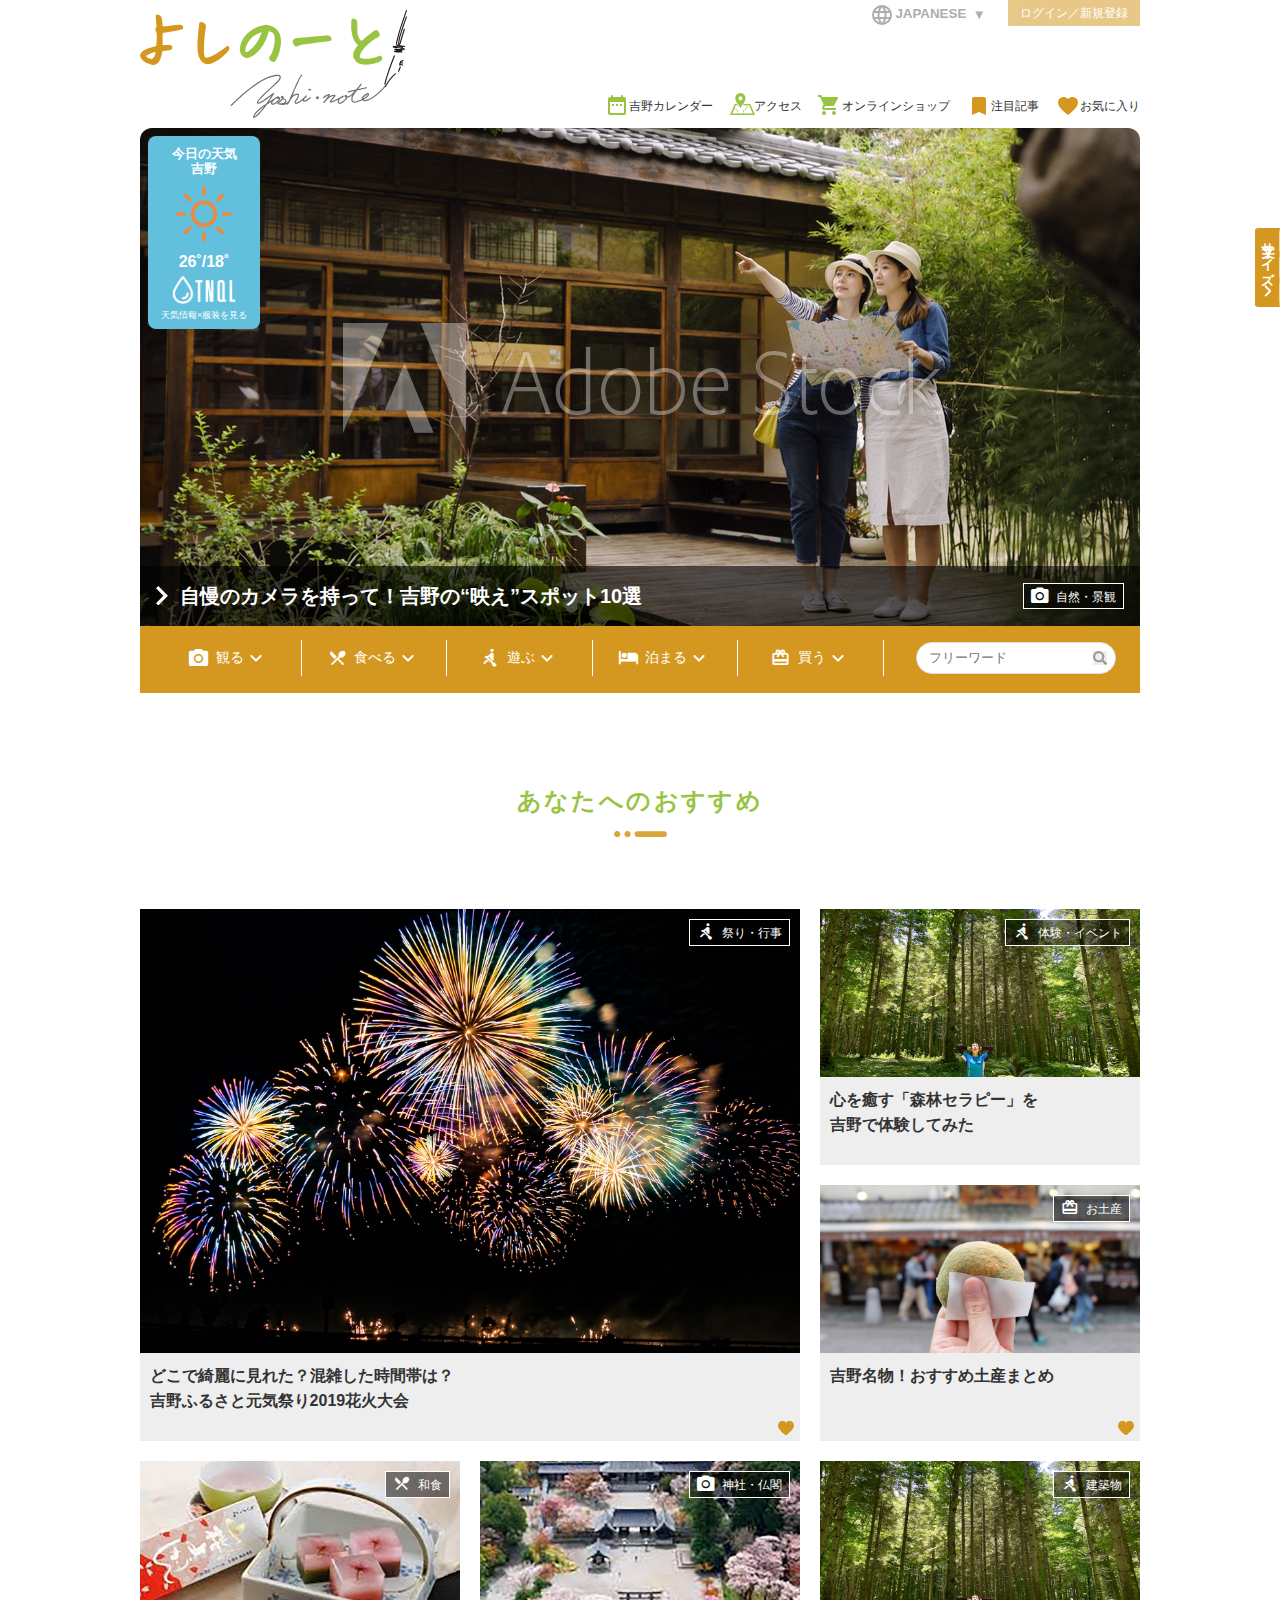
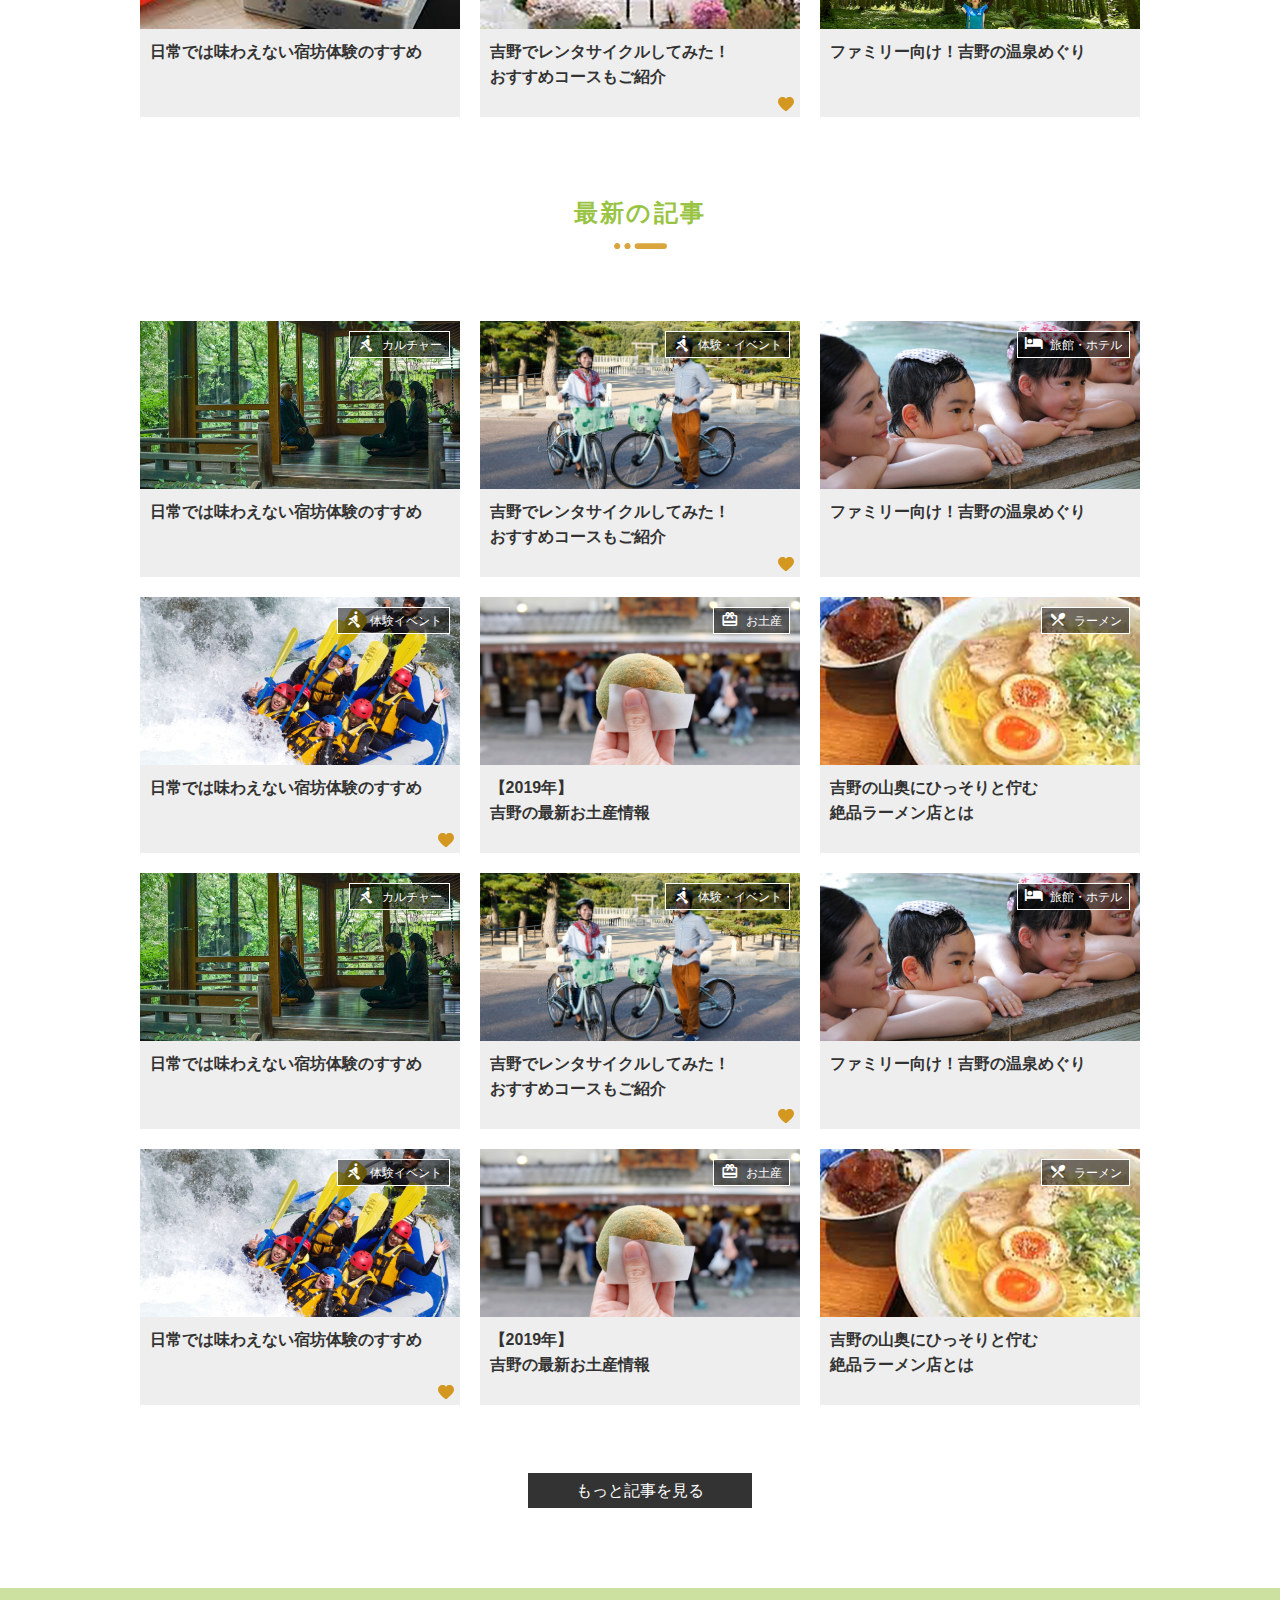
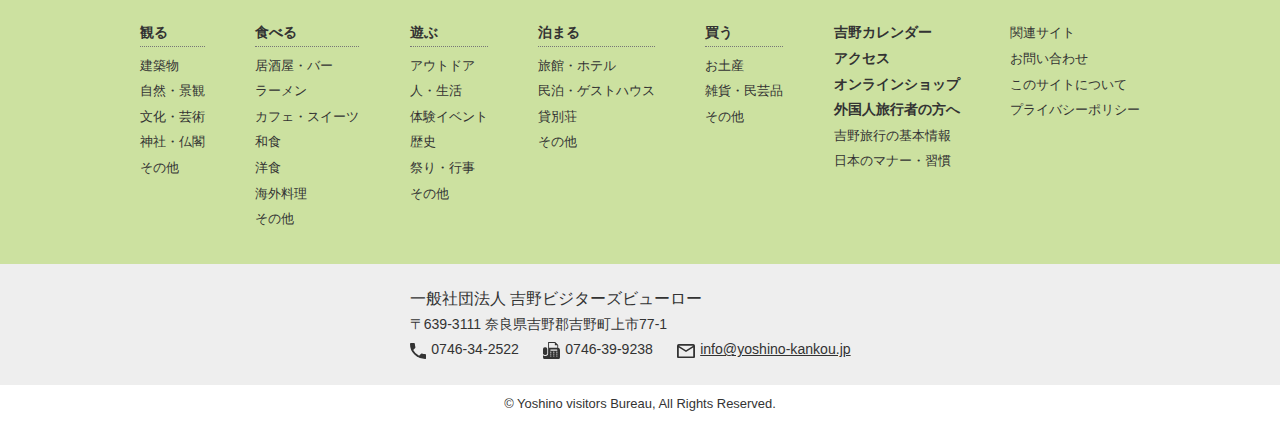
==== commit 8f754f2e: "カテゴリー一覧ページ／アカウント登録　ページ追加" ====
--- a/index.html
+++ b/index.html
@@ -28,7 +28,7 @@
                                 <label for="sldMenu_bar1"><i class="iconSegment icon_segm01og"></i>観る<i class="iconExpand"></i></label>
                                 <input type="radio" name="radio" id="sldMenu_bar1" class="accordion" />
                                 <ul class="hideSumbMenue" id="hList01">
-                                        <li><a href="#">建築物</a></li>
+                                        <li><a href="content_list_building_test.html">建築物</a></li>
                                         <li><a href="#">自然・景観</a></li>
                                         <li><a href="#">文化・芸術</a></li>
                                         <li><a href="#">神社・仏閣</a></li>
@@ -177,7 +177,7 @@
                       <ul id="normal" class="dropmenu flxbox">
                         <li class="upperMenu"><a href="#"><i class="iconSegment icon_segm01"></i>観る<br class="spOnly"><i class="iconExpand"></i></a>
                           <ul>
-                              <li><a href="#">建築物</a></li>
+                              <li><a href="content_list_building_test.html">建築物</a></li>
                               <li><a href="#">自然・景観</a></li>
                               <li><a href="#">文化・芸術</a></li>
                               <li><a href="#">神社・仏閣</a></li>
@@ -438,7 +438,7 @@
               <nav id="siteMap" class="row flxbox">
                   <ul>
                       <h4>観る</h4>
-                      <li class="navLev2"><a href="#">建築物</a></li>
+                      <li class="navLev2"><a href="content_list_building_test.html">建築物</a></li>
                       <li class="navLev2"><a href="#">自然・景観</a></li>
                       <li class="navLev2"><a href="#">文化・芸術</a></li>
                       <li class="navLev2"><a href="#">神社・仏閣</a></li>
--- a/css/style.css
+++ b/css/style.css
@@ -122,7 +122,7 @@
 #gMenuPC2 li {
     margin-left: 3.4em;
     position: relative;
-    font-size: 0.81rem;
+    font-size: 0.75rem;
 }
 #gMenuPC2 #btnCalender::before {
     width: 24px;
@@ -804,7 +804,7 @@
     position: absolute;
     right: 0.4em;
     bottom:0.4em;
-    background-image: url("../images/icon_ favorite_s.svg");
+    background-image: url("../images/icon_favorite_s.svg");
     background-size: 100% auto;
 }
 .col1 {
@@ -1009,6 +1009,68 @@
     background-color: #D49820;
 }
 
+/* Contents List Page */
+
+.contListArea .flxbox {
+    justify-content: space-between;
+}
+aside.categlyList {
+    width: 288px;
+}
+aside.categlyList h4 {
+    font-size: 1.25rem;
+    margin-bottom: 1em;
+}
+aside.categlyList h4 i.iconSegment {
+    margin-right: 0.4em;
+    font-size:1.75rem;
+    vertical-align: middle;
+}
+aside.categlyList ul {
+    padding-left: 0em;
+    list-style: none;
+}
+aside.categlyList ul li {
+    padding-bottom: 0.8em;
+    padding-left: 0.8em;
+    padding-top: 0.8em;
+    font-size: 0.88rem;
+    border-bottom: thin dotted #aaa;
+}
+aside.categlyList ul li a {
+    text-decoration: none;
+    color: #333;
+}
+aside.categlyList ul li a:hover, aside.categlyList ul li a.current  {
+    color: #996E17;
+    font-weight: 700;
+}
+ul.pager {
+    padding-bottom: 1em;
+    padding-top: 1em;
+    list-style:none;
+    display: flex;
+    justify-content: center;
+    cursor: pointer;
+}
+ul.pager li {
+    width: 1.6em;
+    height: 1.6em;
+    margin: 0.2em;
+    display: flex;
+    color: #333;
+    font-size: 0.88rem;
+    border:thin solid #333;
+    justify-content: center;
+    align-items: center;
+}
+ul.pager li.current, ul.pager li:hover {
+    color: #fff;
+    font-weight: 700;
+    background-color: #333;
+}
+
+
 
 /* TNQL Page */
 
@@ -1240,6 +1302,68 @@
 }
 
 
+/* Register Form */
+
+ul#registration {
+    margin:0em 4% 4em;
+    padding: 4em;
+    list-style: none;
+    background-color: #f2f2f2;
+}
+ul#registration li {
+    padding: 0.4em;
+    text-align: center;
+}
+ul#registration li input[type="email"], ul#registration li input[type="password"] {
+    width:30em;
+    padding: 0.6em;
+    font-size: 1rem;
+}
+ul#registration li p {
+    padding: 1em 0em;
+    font-size: 0.8rem;
+    line-height: 160%;
+}
+p#toLogin a {
+    margin-bottom: 0.4em;
+    margin-right: 4%;
+    text-align: right;
+    display: block;
+    text-decoration: none;
+    color: #777;
+    font-size: 0.8rem;
+}
+p#toLogin a:hover {
+    color: #333;
+    text-decoration: underline;
+}
+ul#registration li input[type="submit"] {
+    margin: 2em 0em 0em;
+    padding: 0.4em 3em;
+    color: #fff;
+    font-size: .88rem;
+    font-weight: 700;
+    letter-spacing: 0.1em;
+    border: none;
+    border-radius: 0;
+    background-color: #99C443;
+}
+ul#registration li input[type="submit"]:hover, ul#registration li .btnToTop a:hover {
+    background-color: #aaa;
+    cursor: pointer;
+}
+ul#registration li .btnToTop a {
+    padding: 0.4em 3em;
+    display: inline-block;
+    color: #fff;
+    font-size: .88rem;
+    font-weight: 700;
+    text-decoration: none;
+    letter-spacing: 0.1em;
+    background-color: #99C443;
+}
+
+
 
 /* タブレットサイズ対応 */
 
@@ -1367,5 +1491,8 @@
     .accessChart ul.tabContent li img {
         width: 90vw;
     }
+    aside.categlyList {
+        width: 28vw;
+    }
     
 }
--- a/css/style_sp.css
+++ b/css/style_sp.css
@@ -260,6 +260,11 @@
     #searchBoxSp {
         margin-bottom: 0.6em;
     }
+    #searchBoxSp input[type="submit"] {
+        background-color: #fff;
+        border: none;
+        border-radius: 0;
+    }
     #btnLangSp {
         margin-bottom: 0.6em;
         padding: 0.4em 0.4em 0.4em 2.4em;
@@ -309,6 +314,8 @@
     }
     
     /* RegulerPage Contents */
+    
+    
     #titContent {
         width: 100%;
         height:auto;
@@ -455,6 +462,16 @@
         width: 100%;
     }
     
+    /* Content List Page */
+    .contListArea .flxbox {
+        flex-direction: column;
+    }
+    aside.categlyList {
+        margin-left: 2%;
+        padding-top:2em;
+        width: 96%;
+    }
+    
     
     /* Footer */
     footer #footer02 #organiz {
@@ -521,4 +538,22 @@
         width: 100%;
         margin-bottom: 1em;
     }
+    
+    /* Register Form */
+    ul#registration {
+        margin:0em 4% 4em;
+        padding: 1em;
+        list-style: none;
+        background-color: #f2f2f2;
+    }
+    ul#registration li {
+        padding: 0.4em;
+        text-align: center;
+    }
+    ul#registration li input[type="email"], ul#registration li input[type="password"] {
+        width:90%;
+        padding: 0.6em;
+        font-size: 13px;
+    }
+    
 }
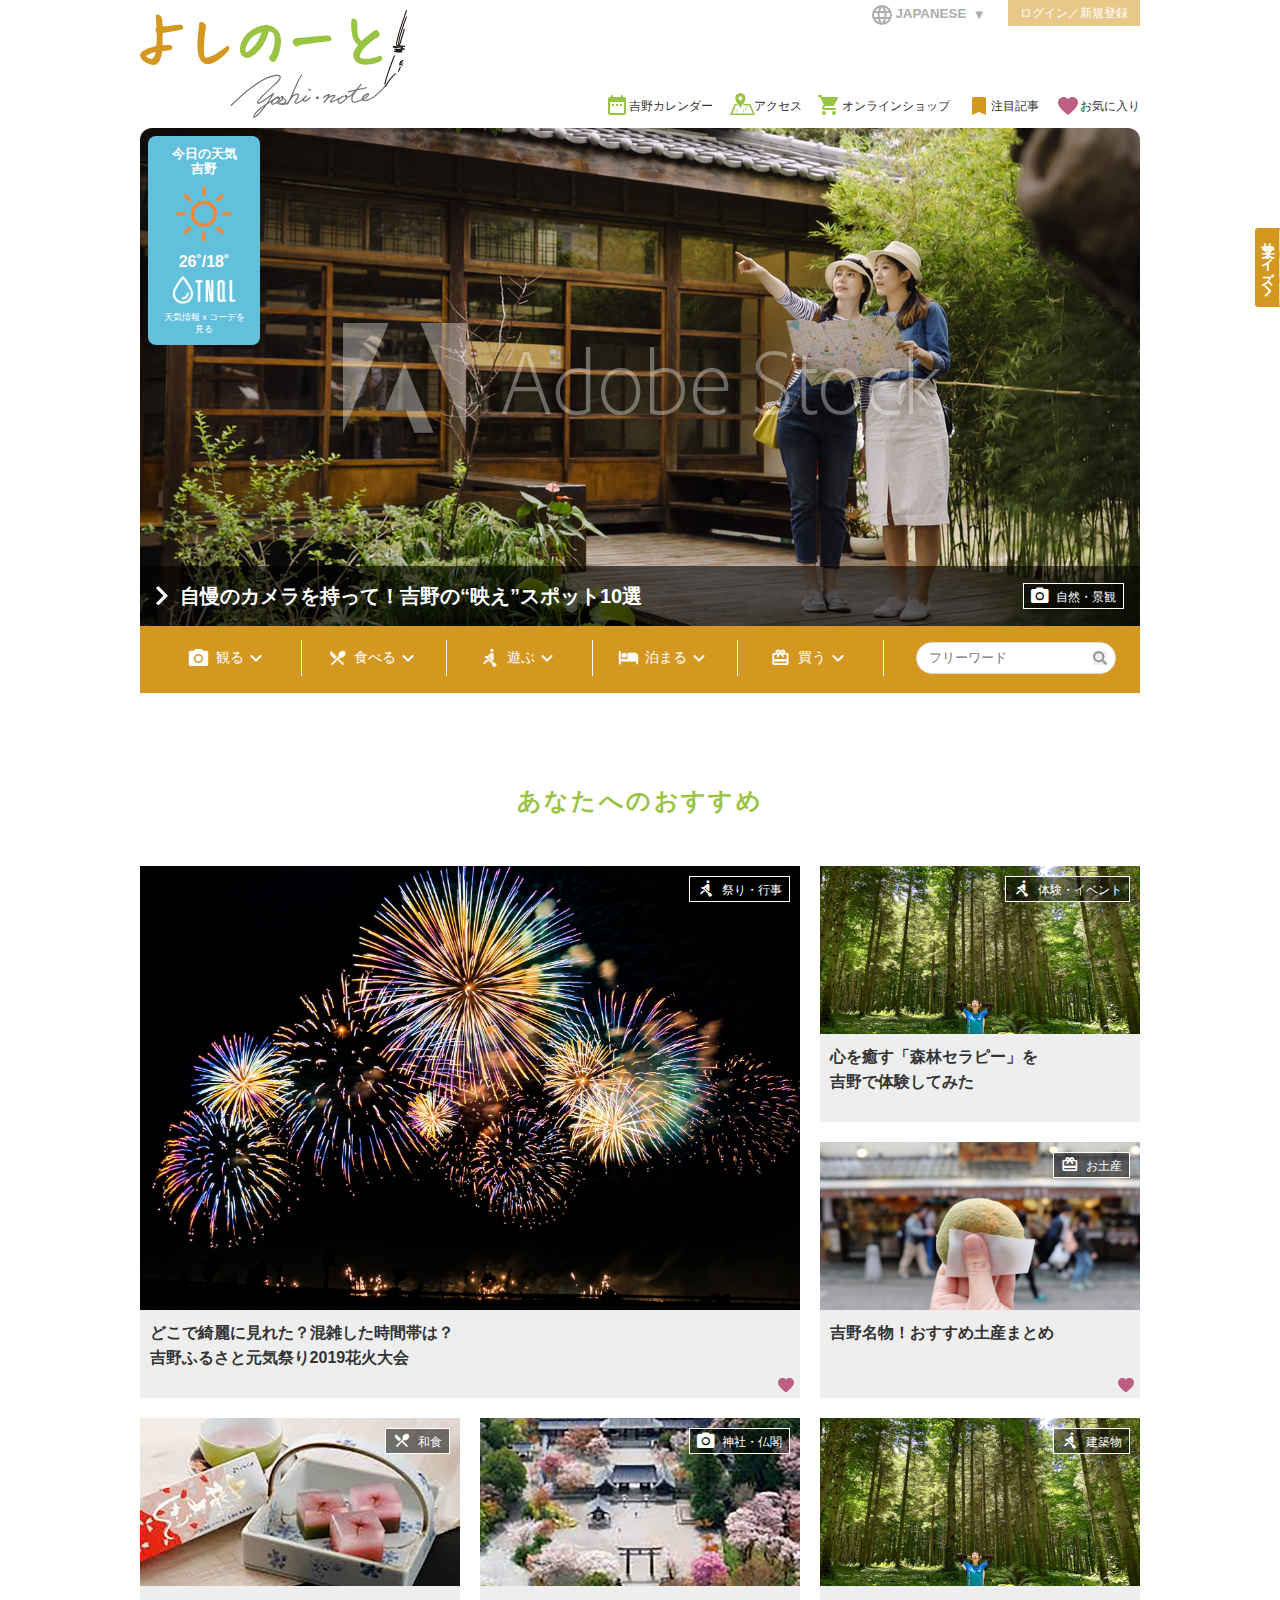
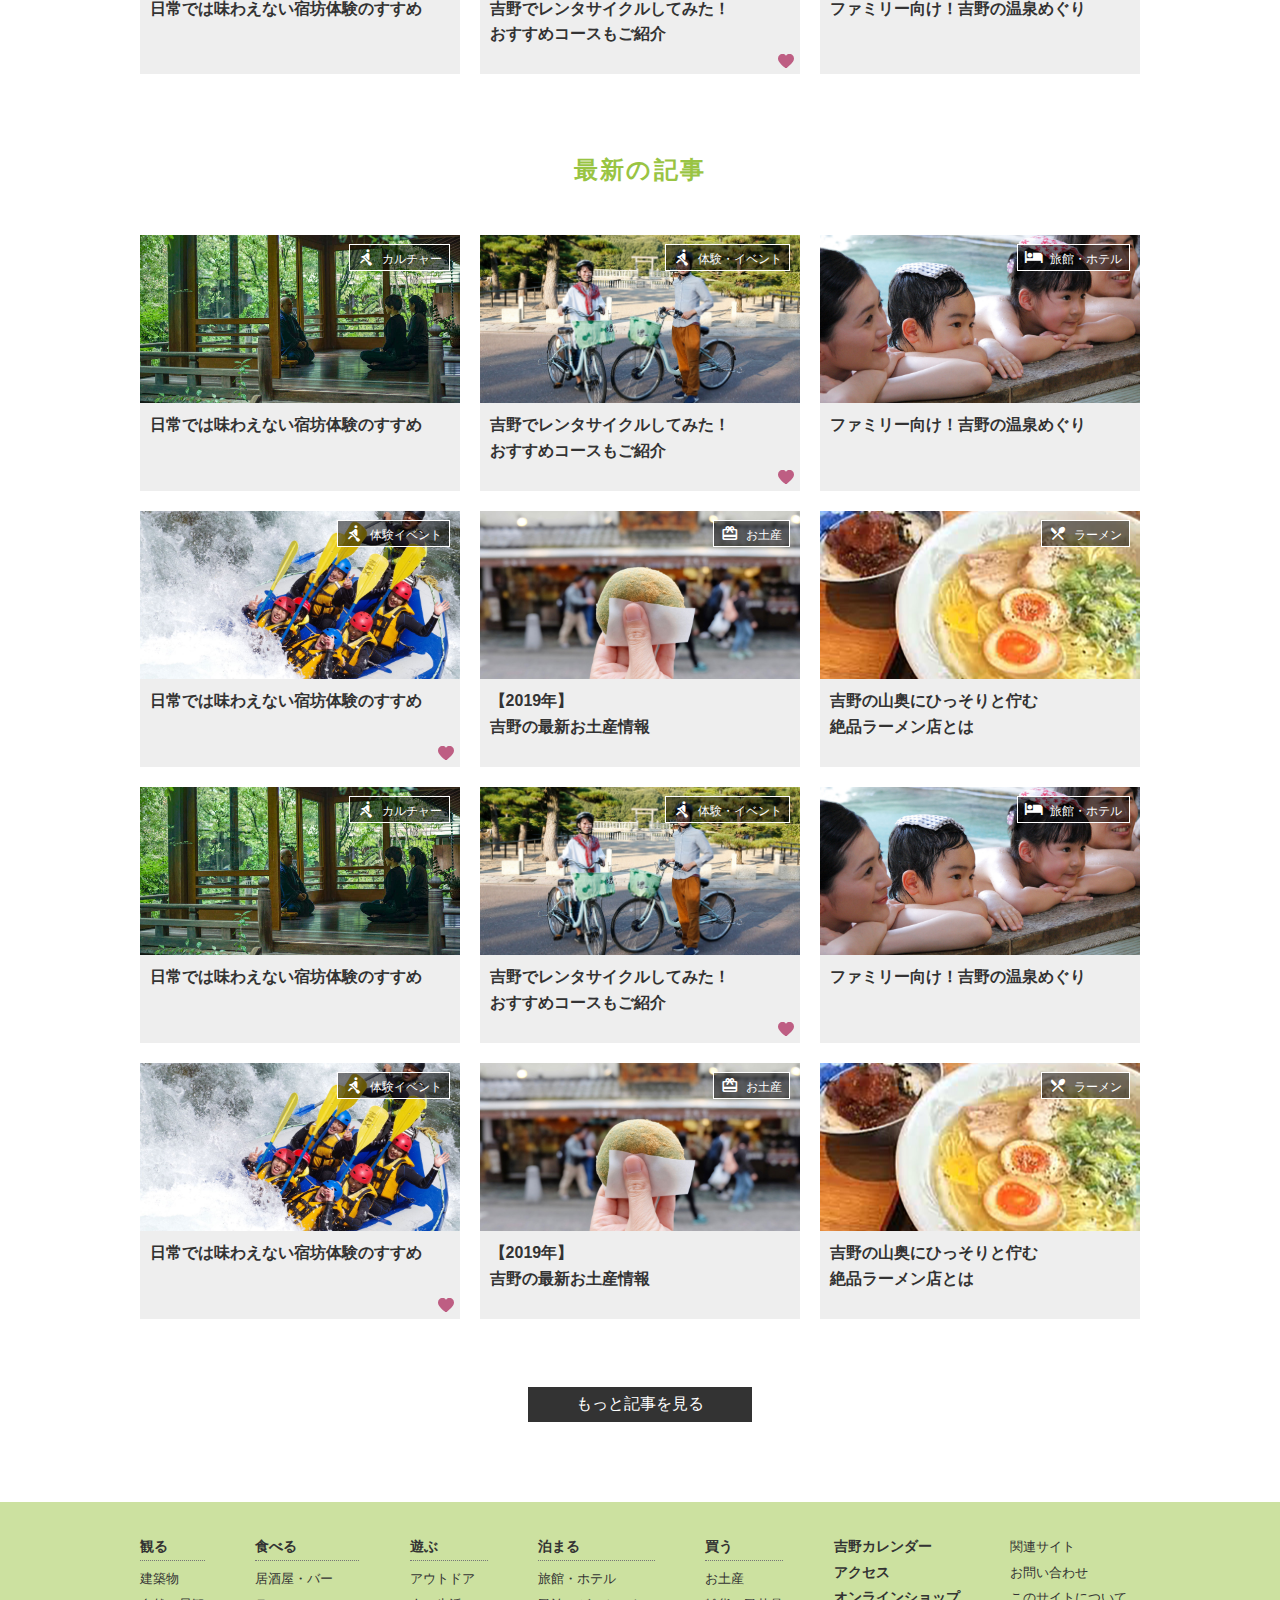
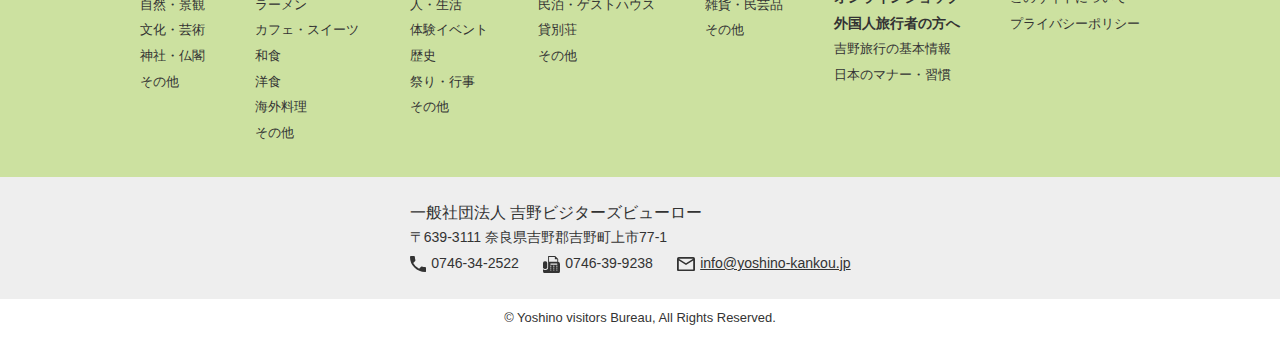
==== commit 0f3cab2d: "issu項目に対する修正" ====
--- a/index.html
+++ b/index.html
@@ -163,7 +163,7 @@
 						<i class="iconWeather"><img src="images/icon_wether001.png" alt="sunny"></i>
 						<p class="temperature">26˚/18˚</p>
 						<div id="logoTNQL"><img src="images/TNQL_logo_white@2x.png" alt="TNQL"></div>
-						<p class="bunnCopy">天気情報×服装を見る</p>
+						<p class="bunnCopy">天気情報ｘコーデを<br>見る</p>
 					</a></div>
 					<div id="btnRecomend" class="flxbox"><a href="content_sample.html" class="btn">
 						<h2>自慢のカメラを持って！吉野の“映え”スポット10選</h2>
@@ -237,7 +237,7 @@
                 <i class="iconWeather"><img src="images/icon_wether001.png" alt="sunny"></i>
                 <div>
                     <p class="temperature">26˚/18˚</p>
-                    <p class="bunnCopy">天気情報×服装を見る</p>
+                    <p class="bunnCopy">天気情報ｘコーデを見る</p>
                 </div>
                 <div id="logoTNQLsp"><img src="images/TNQL_logo_white@2x.png" alt="TNQL"></div>
             </a></div>
@@ -516,6 +516,7 @@
       <script type="text/javascript" src="js/ofi.js"></script>	
       <script>objectFitImages();</script>
       <script type="text/javascript" src="js/font_size_btn.js"></script>
+      <script type="text/javascript" src="js/slidemenu.js"></script>
         
     </body>
 </html>--- a/css/style.css
+++ b/css/style.css
@@ -347,6 +347,7 @@
 }
 #topVisualArea #bunnerTNQL p.bunnCopy {
     font-size: 0.56rem;
+    line-height: 140%;
 }
 #topVisualArea #bunnerTNQL i.iconWeather img {
     width: 70%;
@@ -550,24 +551,12 @@
   background: #555;
 }
 .dropmenu#normal li ul{
-  display: none;
-}
-.dropmenu#normal li:hover ul{
+  display: none;;
+}
+/*.dropmenu#normal li:hover ul{
   display: block;
 }
-.dropmenu#fade-in2 li ul{
-  opacity: 0;
-  top: 50%;
-  visibility: hidden;
-  transition: .5s;
-}
-.dropmenu#fade-in2 li:hover ul{
-  top: 100%;
-  visibility: visible;
-  opacity: 1;
-}
-
-
+*/
 
 /* Segment Menu Area */
 
@@ -609,19 +598,20 @@
 .search_container input[type="text"]:focus {
   outline: 0;
 }
-.search_container input[type="submit"] {
-    width: 14px;
-    height: 14px;
-    content: '';
-    cursor: pointer;
-    border: none;
-    position: absolute;
-    right: 0.6em;
-    top: 50%;
-    margin-top: -7px;
-    background-image: url("../images/search.svg");
-    background-color: none;
-  outline : none;
+#searchBox input[type="submit"] {
+	width: 14px;
+	height: 14px;
+	content: '';
+	cursor: pointer;
+	border: none;
+	position: absolute;
+	right: 0.6em;
+	top: 50%;
+	margin-top: -7px;
+	background-image: url("../images/search.svg");
+	background-color: none;
+	outline : none;
+	background-repeat: no-repeat;
 }
 
 
@@ -735,14 +725,14 @@
     padding-bottom: 2em;
 }
 section.topList h3 {
-    margin-bottom: 4em;
+    margin-bottom: 2.2em;
     color: #99C443;
     font-size: 1.5rem;
     letter-spacing: 0.1em;
     text-align: center;
     position: relative;
 }
-section.topList h3::after {
+/*section.topList h3::after {
     width: 53px;
     height: 6px;
     margin-left: -26px;
@@ -752,7 +742,7 @@
     left:50%;
     background-image: url("../images/after_h3.svg");
     background-size: 100% auto;
-}
+}*/
 .boxArea {
     flex-wrap: wrap;
     margin-left: -20px;
@@ -893,7 +883,7 @@
 }
 #titContent .titBase .voitFavorite i.favorit:hover {
     cursor: pointer;
-    background-image: url("../images/Icon_favorite_32or.svg");
+    background-image: url("../images/icon_favorite_32or.svg");
     opacity: 1;
 }
 
@@ -918,14 +908,14 @@
     text-align: center;
 }
 .contentsArea article#mainContent .photoSpace img.landscape {
-    width: 320px;
-    height: 240px;
+    width: 640px;
+    height: 428px;
     object-fit: cover;
     font-family: 'object-fit: cover;'; /*object-fit　IE11対策*/
 }
 .contentsArea article#mainContent .photoSpace img.portrait {
-    width: 240px;
-    height: 320px;
+    width: 428px;
+    height: 640px;
     object-fit: cover;
     font-family: 'object-fit: cover;'; /*object-fit　IE11対策*/
 }
@@ -1324,6 +1314,10 @@
     font-size: 0.8rem;
     line-height: 160%;
 }
+ul#registration li p a {
+    text-decoration: none;
+    color: #777;
+}
 p#toLogin a {
     margin-bottom: 0.4em;
     margin-right: 4%;
@@ -1333,7 +1327,7 @@
     color: #777;
     font-size: 0.8rem;
 }
-p#toLogin a:hover {
+p#toLogin a:hover, ul#registration li p a:hover {
     color: #333;
     text-decoration: underline;
 }
--- a/css/style_sp.css
+++ b/css/style_sp.css
@@ -6,7 +6,7 @@
     
     
     html, body {
-        font-size: 13px;
+        font-size: 14px;
     }
     body {
         position: relative;
@@ -129,26 +129,34 @@
         border-left: none;
     }
     .dropmenu li.upperMenu a {
-        font-size: 0.8rem;
+        font-size: 0.78rem;
         padding: 0.2em 0em;
     }
     .dropmenu li.upperMenu ul {
         width:100vw;
         left:0%;
-        background-color:#A28E64;
     }
     .dropmenu li.upperMenu ul li {
         width:auto;
     }
     .dropmenu li.upperMenu ul li a {
-        font-size:0.8rem;
+        padding-left: 1.6em;
+        padding-right: 1.6em;
+        font-size:0.86rem;
         border-right: thin solid rgba(255,255,255,0.2);
         border-top: thin solid rgba(255,255,255,0.2);
-        background: rgba(0,0,0,0.2);
-    }
-    .dropmenu#normal li:hover ul{
+        background: rgba(0,0,0,0.8);
+    }
+    /*.dropmenu#normal li:hover ul{
         display: flex;
         flex-wrap:wrap
+    }*/
+    .dropmenu#normal ul {
+        display: flex;
+        flex-wrap:wrap
+    }
+    .dropmenu li.upperMenu:hover > a{
+      background: none;
     }
     
     /* Slide Menu */
@@ -170,7 +178,7 @@
         position: fixed;
         top: 0;
         right: -80vw;
-        background-color: rgba(255,255,255,0.94);
+        background-color: rgba(255,255,255,0.96);
         z-index: 40000;
         transition: left .5s, right .5s; /* アニメーション */
         -webkit-box-shadow: 1px 0px 24px rgba(0,0,0,0.6);
@@ -189,11 +197,14 @@
         padding-bottom: 1em;
     }
     #slideMenu > ul > li {
-        padding: 0.6em 0.6em 0.2em 0.6em;;
-        border-bottom: thin dotted #ddd;
+        border-bottom: thin dotted #bbb;
     }
     #slideMenu > ul > li:first-child {
-        border-top: thin dotted #ddd;
+        border-top: thin dotted #bbb;
+    }
+    #slideMenu ul li.lev1 {
+        padding: 0.4em 0.6em 0em 0.6em;
+        font-size: 0.92rem;
     }
     #slideMenu ul li label {
         width: 100%;
@@ -221,8 +232,9 @@
     }
     #slideMenu ul li ul.hideSumbMenue {
         padding-top: 0.4em;
-        font-size: 0.77rem;
-        line-height: 180%;
+        padding-bottom: 0.2em;
+        font-size: 0.86rem;
+        line-height: 220%;
         padding-left: 1em;
     }
     #slideMenu ul li ul.hideSumbMenue li {
@@ -230,10 +242,11 @@
         overflow-y: hidden;
         opacity: 0;
         transition: all 0.5s;
+        border-top: thin dotted #ccc;
     }
     #slideMenu ul li.lev2 {
-        padding: 0.4em 0.9em;
-        font-size: 0.85rem;
+        padding: 0.7em 0.8em;
+        font-size: 0.86rem;
         font-weight: 600;
     }
     #slideMenu ul li.lev2 i {
@@ -247,7 +260,7 @@
     }
     #slideMenu ul li.lev3 {
         padding: 0.8em 0.8em;
-        font-size: 0.77rem;
+        font-size: 0.86rem;
     }
     #sldMenu_bar1:checked ~ ul#hList01 li,
     #sldMenu_bar2:checked ~ ul#hList02 li,
@@ -260,8 +273,25 @@
     #searchBoxSp {
         margin-bottom: 0.6em;
     }
+    #searchBoxSp .search_container {
+        padding-bottom: 0.2em;
+        padding-top: 0.2em;
+    }
+    #searchBoxSp input[type="text"] {
+        font-size: 0.86rem;
+    }
     #searchBoxSp input[type="submit"] {
+        width: 12px;
+        height: 12px;
+        margin-top: -6px;
+        content: '';
+        position: absolute;
+        right: 0.6em;
+        top: 50%;
+        background-image: url("../images/search.svg");
+        background-size: 12px 12px;
         background-color: #fff;
+        background-repeat: no-repeat;
         border: none;
         border-radius: 0;
     }
@@ -308,7 +338,7 @@
         padding-bottom: 0.8em;
         padding-top: 0.8em;
         color: #fff;
-        font-size: 0.85rem;
+        font-size: 0.86rem;
         text-align: center;
         background-color: rgba(212,152,32,0.60);
     }
@@ -432,7 +462,7 @@
         cursor: pointer;
     }
     #bunnerTNQLsp .iconWeather img {
-        width:16vw;
+        width:14vw;
         height: auto;
     }
     #bunnerTNQLsp #logoTNQLsp img {
@@ -443,7 +473,7 @@
         line-height: 140%;
     }
     #bunnerTNQLsp p.bunnCopy {
-        font-size: 0.7rem;
+        font-size: 0.6rem;
     }
     #bunnerTNQLsp p.temperature {
         margin-bottom: 0.2em;
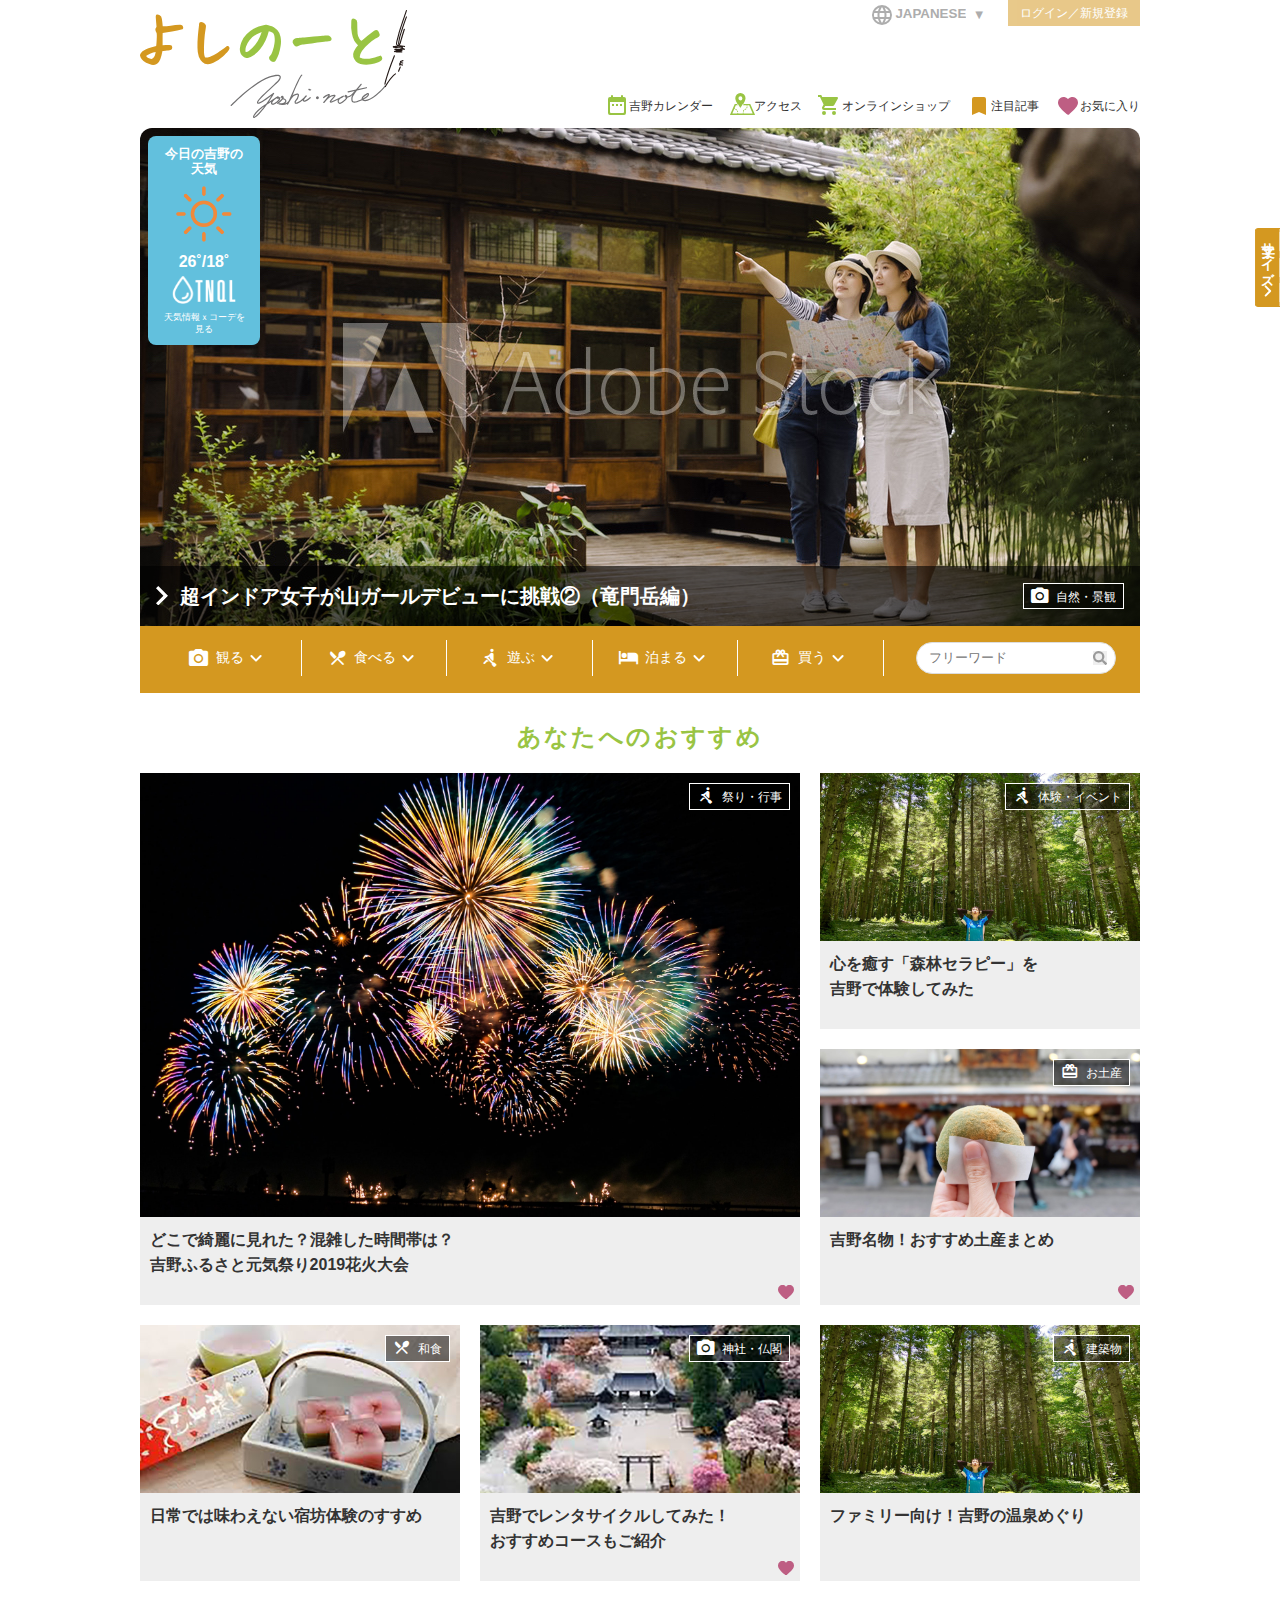
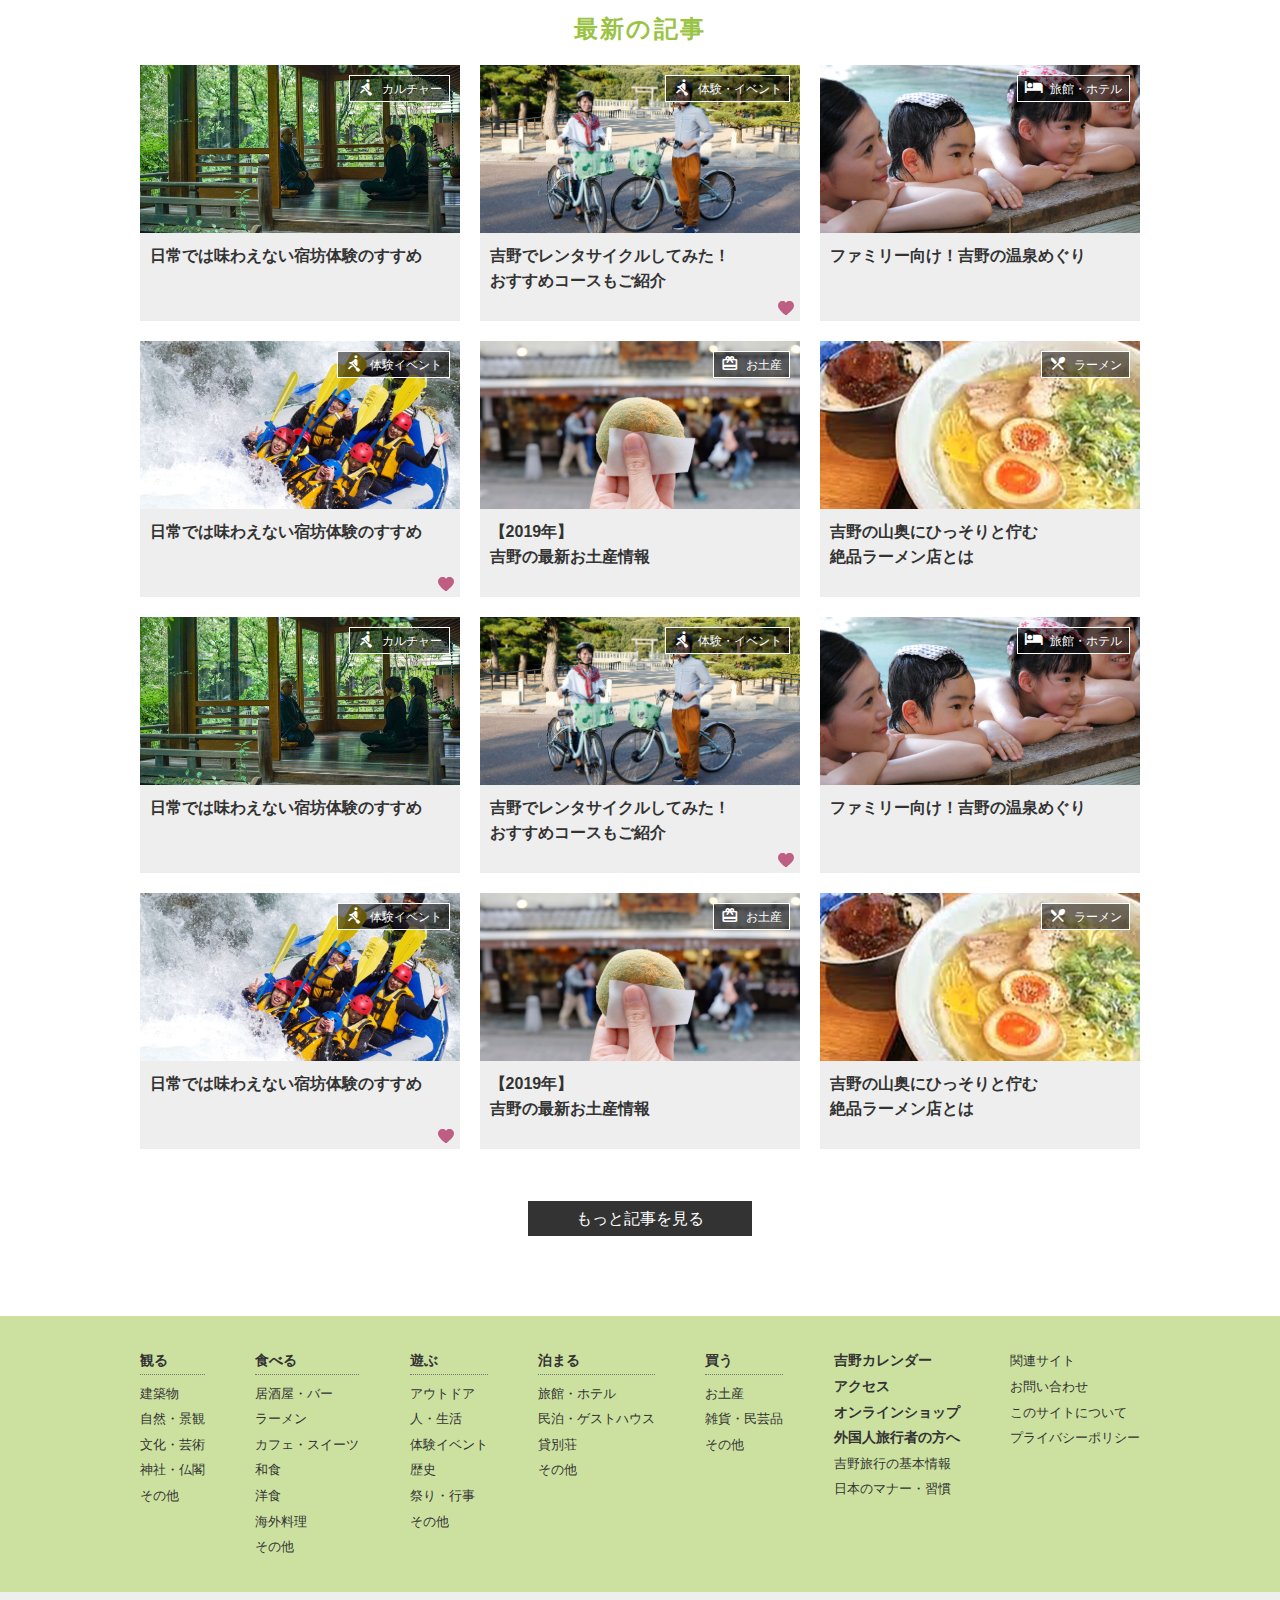
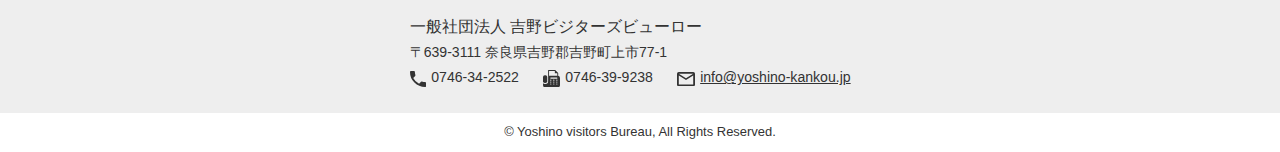
==== commit efb6d0dd: "issu項目に対する修正" ====
--- a/index.html
+++ b/index.html
@@ -159,14 +159,14 @@
 				<div id="topVisualArea">
 					<img src="images/top_visual01.jpg" alt="吉野の旅" id="topVisualimg">
 					<div id="bunnerTNQL" class="pcOnly"><a href="tnql_test.html">
-						<h3>今日の天気<br>吉野</h3>
+						<h3>今日の吉野の<br>天気</h3>
 						<i class="iconWeather"><img src="images/icon_wether001.png" alt="sunny"></i>
 						<p class="temperature">26˚/18˚</p>
 						<div id="logoTNQL"><img src="images/TNQL_logo_white@2x.png" alt="TNQL"></div>
 						<p class="bunnCopy">天気情報ｘコーデを<br>見る</p>
 					</a></div>
 					<div id="btnRecomend" class="flxbox"><a href="content_sample.html" class="btn">
-						<h2>自慢のカメラを持って！吉野の“映え”スポット10選</h2>
+						<h2>超インドア女子が山ガールデビューに挑戦②（竜門岳編）</h2>
 						<div class="segment"><i class="iconSegment icon-icon_camera"></i>自然・景観</div>
 					</a></div>
 				</div><!--/#topVisualArea -->
@@ -233,7 +233,7 @@
 			</section><!-- #topTitTopPage -->
             
             <div id="bunnerTNQLsp" class="spOnly row"><a href="tnql_test.html">
-				<h3>今日の天気<br>吉野</h3>
+				<h3>今日の吉野の<br>天気</h3>
                 <i class="iconWeather"><img src="images/icon_wether001.png" alt="sunny"></i>
                 <div>
                     <p class="temperature">26˚/18˚</p>
--- a/css/style.css
+++ b/css/style.css
@@ -244,7 +244,7 @@
 /* Top Page Top Visual */
 
 section#topTitTopPage {
-    margin-bottom: 4em;
+    margin-bottom: 2em;
 }
 section#topTitTopPage #topVisualArea {
 	width: 100%;
@@ -532,6 +532,7 @@
   left: 0;
   margin: 0;
   padding: 0;
+    background-color: rgba(255,255,255,0.6);
 }
 .dropmenu li.upperMenu ul li{
   width: 100%;
@@ -551,7 +552,7 @@
   background: #555;
 }
 .dropmenu#normal li ul{
-  display: none;;
+  display: none;
 }
 /*.dropmenu#normal li:hover ul{
   display: block;
@@ -721,11 +722,11 @@
 /* Content Box */
 
 section.topList {
-    padding-top:2em;
-    padding-bottom: 2em;
+    padding-top:0em;
+    padding-bottom: 1em;
 }
 section.topList h3 {
-    margin-bottom: 2.2em;
+    margin-bottom: 1em;
     color: #99C443;
     font-size: 1.5rem;
     letter-spacing: 0.1em;
@@ -914,8 +915,8 @@
     font-family: 'object-fit: cover;'; /*object-fit　IE11対策*/
 }
 .contentsArea article#mainContent .photoSpace img.portrait {
-    width: 428px;
-    height: 640px;
+    width: 640px;
+    height: 852px;
     object-fit: cover;
     font-family: 'object-fit: cover;'; /*object-fit　IE11対策*/
 }
@@ -1356,6 +1357,8 @@
     letter-spacing: 0.1em;
     background-color: #99C443;
 }
+body {
+}
 
 
 
@@ -1488,5 +1491,13 @@
     aside.categlyList {
         width: 28vw;
     }
+    .contentsArea article#mainContent .photoSpace img.landscape {
+        width: 100%;
+        height: 42vw;
+    }
+    .contentsArea article#mainContent .photoSpace img.portrait {
+        width: 100%;
+        height: 85vw;
+    }
     
 }
--- a/css/style_sp.css
+++ b/css/style_sp.css
@@ -51,7 +51,7 @@
     header.header h1 {
         padding-bottom: 1em;
         padding-left: 14vw;
-        padding-top:1.4em;
+        padding-top:0.4em;
     }
     header.header h1 img {
         width: 56vw;
@@ -165,10 +165,19 @@
         display: none;
     }
     #spMenu > label.toggle {
-        position: fixed;
-        top:1em;
-        right: 1em;
-        z-index:20000;
+      width: 26px;
+      height: 20px;
+      padding: 0.6em;
+      position: fixed;
+      top: 0;
+      right: 0;
+      z-index: 20000;
+      background-color: rgba(255,255,255,0.8);
+      border-bottom-left-radius: 4px;
+    }
+    #spMenu > label.toggle img {
+      width: 26px;
+        height: 20px;
     }
     #spMenu #slideMenu {
         width: 70vw;
@@ -196,14 +205,14 @@
         padding-top: 2em;
         padding-bottom: 1em;
     }
-    #slideMenu > ul > li {
+    /*#slideMenu > ul > li {
         border-bottom: thin dotted #bbb;
     }
     #slideMenu > ul > li:first-child {
         border-top: thin dotted #bbb;
-    }
+    }*/
     #slideMenu ul li.lev1 {
-        padding: 0.4em 0.6em 0em 0.6em;
+        padding: 0.8em;
         font-size: 0.92rem;
     }
     #slideMenu ul li label {
@@ -231,21 +240,20 @@
         display: none;
     }
     #slideMenu ul li ul.hideSumbMenue {
+        padding-left: 2em;
         padding-top: 0.4em;
         padding-bottom: 0.2em;
         font-size: 0.86rem;
-        line-height: 220%;
-        padding-left: 1em;
+        line-height: 300%;
     }
     #slideMenu ul li ul.hideSumbMenue li {
         max-height: 0;
         overflow-y: hidden;
         opacity: 0;
         transition: all 0.5s;
-        border-top: thin dotted #ccc;
     }
     #slideMenu ul li.lev2 {
-        padding: 0.7em 0.8em;
+        padding: 1.4em 0.8em 1.2em;
         font-size: 0.86rem;
         font-weight: 600;
     }
@@ -259,7 +267,7 @@
         vertical-align: middle;
     }
     #slideMenu ul li.lev3 {
-        padding: 0.8em 0.8em;
+        padding: 1.2em 2em;
         font-size: 0.86rem;
     }
     #sldMenu_bar1:checked ~ ul#hList01 li,
@@ -392,14 +400,16 @@
         border-right: none;
     }
     .contentsArea article#mainContent .photoSpace img.landscape {
-        width: 80vw;
-        height: 60vw;
+        width: 100vw;
+        height: 66vw;
+        margin-left: -2%;
         object-fit: cover;
         font-family: 'object-fit: cover;'; /*object-fit　IE11対策*/
     }
     .contentsArea article#mainContent .photoSpace img.portrait {
-        width: 60vw;
-        height: 80vw;
+        width: 100vw;
+        height: 132vw;
+        margin-left: -2%;
         object-fit: cover;
         font-family: 'object-fit: cover;'; /*object-fit　IE11対策*/
     }
@@ -451,6 +461,7 @@
     /* TNQL sp */
     #bunnerTNQLsp a {
         width: 92%;
+        margin-bottom: 1.4em;
         padding: 0% 4% ;
         color: #fff;
         background-color: #62C0DD;
